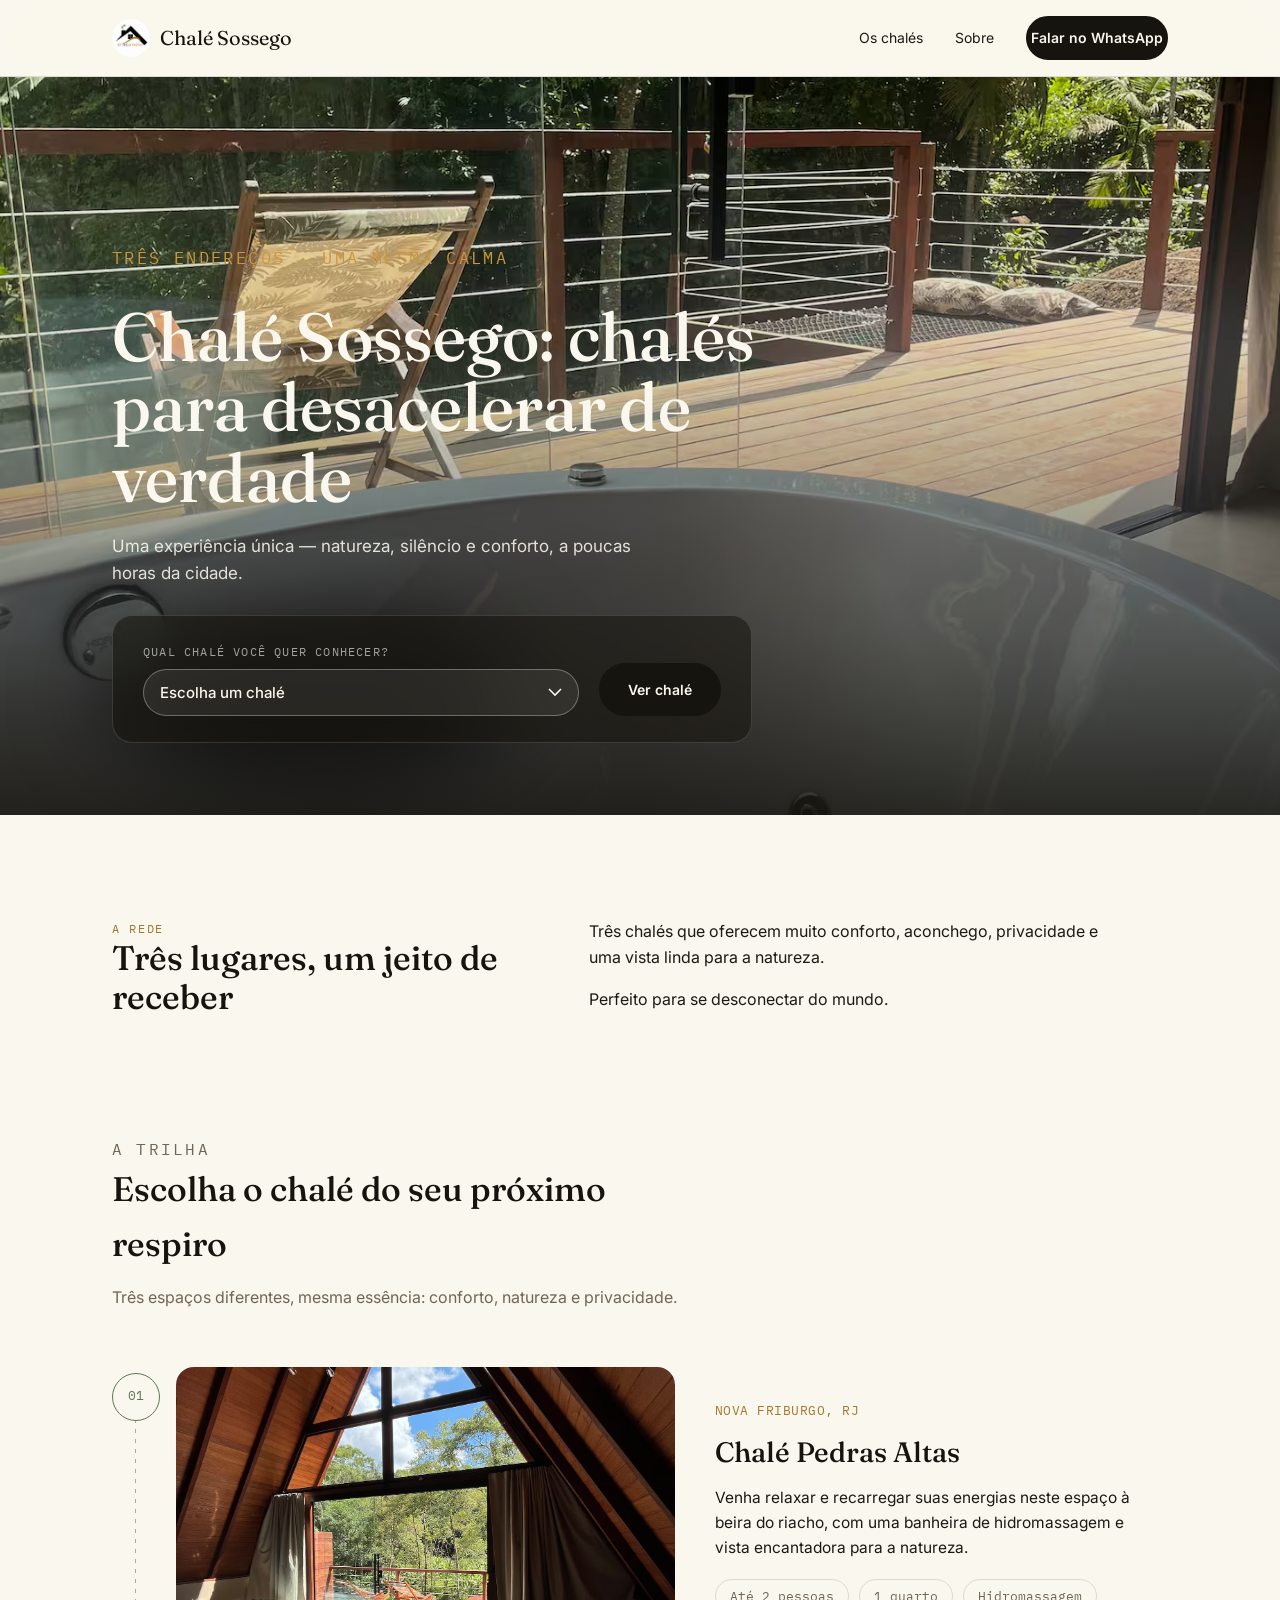
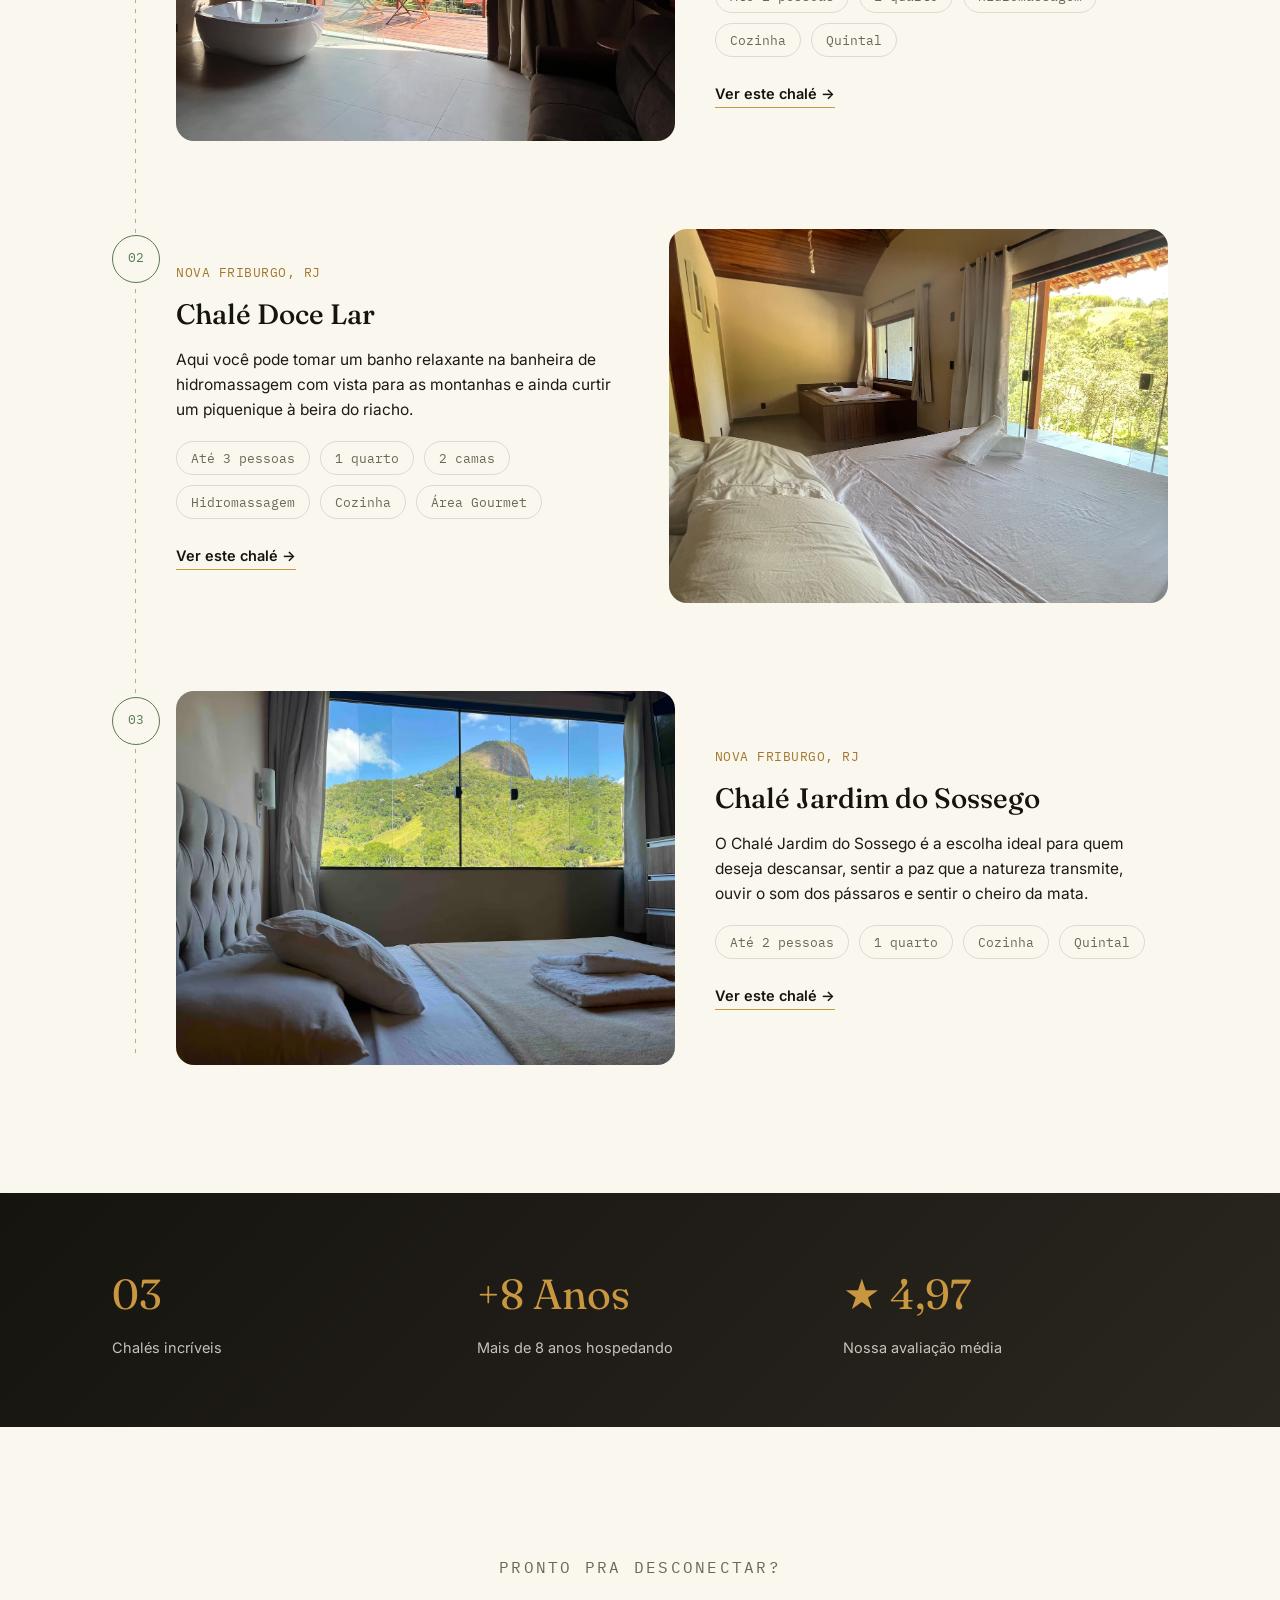
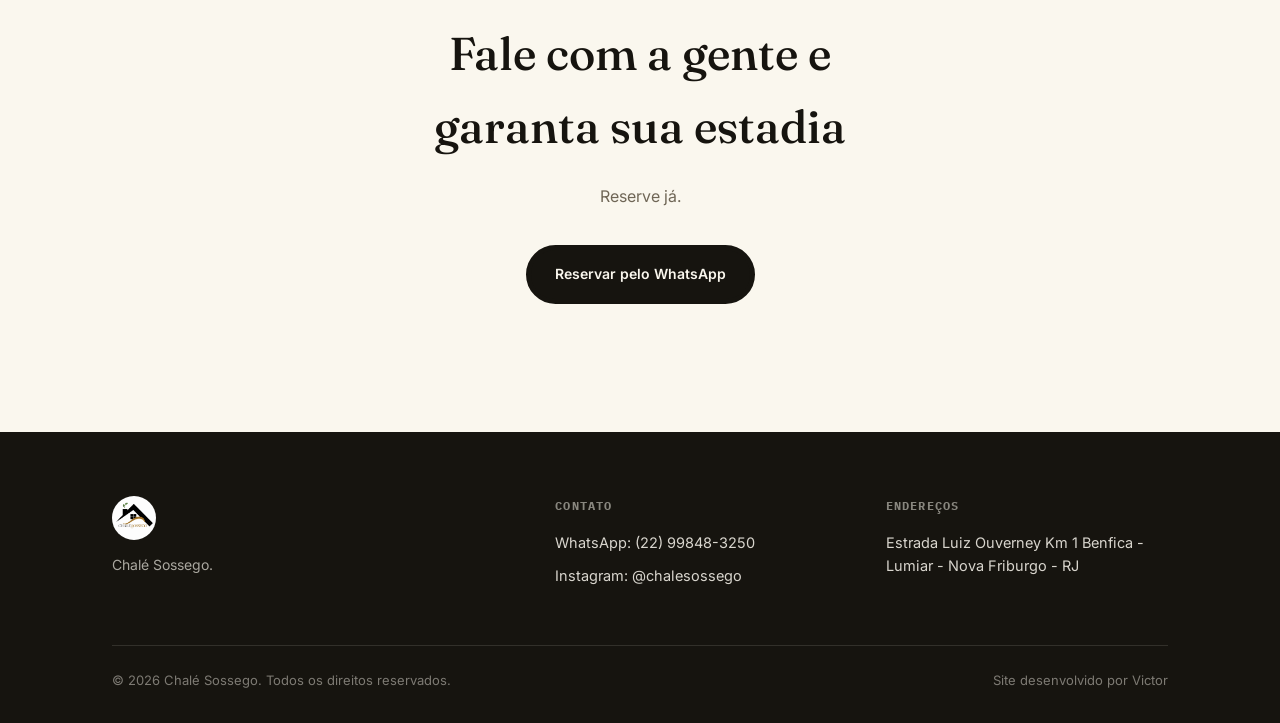
==== index.html @ 80d23e6f "Add files via upload" ====
<!DOCTYPE html>
<html lang="pt-BR">

<head>
  <meta charset="UTF-8">
  <meta name="viewport" content="width=device-width, initial-scale=1.0">
  <title>Chalé Sossego | Chalés em Nova Friburgo, RJ</title>
  <meta name="description"
    content="Três chalés aconchegantes em Nova Friburgo, RJ, com banheira de hidromassagem, natureza e privacidade. Reserve pelo WhatsApp ou Airbnb.">
  <meta name="theme-color" content="#faf7ee">
  <link rel="icon" type="image/png" href="img/logo.png">
  <meta property="og:title" content="Chalé Sossego | Chalés em Nova Friburgo, RJ">
  <meta property="og:description"
    content="Três chalés aconchegantes em Nova Friburgo, RJ, com banheira de hidromassagem, natureza e privacidade.">
  <meta property="og:image" content="img/vista_chale_1.avif">
  <meta property="og:type" content="website">
  <link rel="preconnect" href="https://fonts.googleapis.com">
  <link rel="preconnect" href="https://fonts.gstatic.com" crossorigin>
  <link
    href="https://fonts.googleapis.com/css2?family=Fraunces:ital,opsz,wght@0,9..144,400;0,9..144,500;0,9..144,600;1,9..144,500&family=Inter:wght@400;500;600&family=IBM+Plex+Mono:wght@400;500&display=swap"
    rel="stylesheet">
  <link rel="stylesheet" href="styles.css">
</head>

<body>

  <header>
    <div class="nav">
      <a href="index.html" class="brand">
        <img src="img/logo.png" alt="Logo Chalé Sossego">
        <span class="brand-name">Chalé Sossego</span>
      </a>
      <button class="nav-toggle" id="navToggle" aria-label="Abrir menu" aria-expanded="false">
        <span></span><span></span><span></span>
      </button>
      <nav class="nav-links" id="navLinks">
        <a href="#chales">Os chalés</a>
        <a href="#sobre">Sobre</a>
        <a class="btn" href="https://wa.me/5522998483250" target="_blank" rel="noopener">Falar no WhatsApp</a>
      </nav>
    </div>
  </header>

  <section class="hero">
    <div class="hero-photo">
      <img src="img/vista_chale_1.avif" alt="Vista da natureza a partir de um dos chalés Sossego, em Nova Friburgo, RJ">
    </div>
    <div class="hero-content">
      <p class="eyebrow load-in" style="--delay:.05s">Três endereços · uma mesma calma</p>
      <h1 class="load-in" style="--delay:.15s">Chalé Sossego: chalés para desacelerar de verdade</h1>
      <p class="load-in" style="--delay:.28s">Uma experiência única — natureza, silêncio e conforto, a poucas horas da
        cidade.</p>

      <div class="seletor load-in" style="--delay:.4s">
        <div class="seletor-field">
          <label for="escolha-casa">Qual chalé você quer conhecer?</label>
          <select id="escolha-casa">
            <option value="" selected disabled>Escolha um chalé</option>
            <option value="casas/casa-um.html">Chalé Pedras Altas — Nova Friburgo, RJ</option>
            <option value="casas/casa-dois.html">Chalé Doce Lar — Nova Friburgo, RJ</option>
            <option value="casas/casa-tres.html">Chalé Jardim do Sossego — Nova Friburgo, RJ</option>
          </select>
        </div>
        <button class="btn" id="ver-casa">Ver chalé</button>
      </div>
    </div>
  </section>

  <section class="intro" id="sobre">
    <div class="wrap intro-grid">
      <div class="reveal">
        <p class="eyebrow">A rede</p>
        <h2>Três lugares, um jeito de receber</h2>
      </div>
      <div class="intro-text reveal" style="--delay:.12s">
        <p>Três chalés que oferecem muito conforto, aconchego, privacidade e uma vista linda para a natureza.</p>
        <p>Perfeito para se desconectar do mundo.</p>
      </div>
    </div>
  </section>

  <section class="trilha" id="chales">
    <div class="wrap">
      <div class="trilha-head reveal">
        <p class="eyebrow">A trilha</p>
        <h2>Escolha o chalé do seu próximo respiro</h2>
        <p>Três espaços diferentes, mesma essência: conforto, natureza e privacidade.</p>
      </div>

      <div class="trilha-path">

        <article class="chale reveal">
          <div class="chale-pin">01</div>
          <div class="chale-card">
            <div class="chale-photo">
              <img src="img/Chalé Pedras Altas.avif" alt="Fachada do Chalé Pedras Altas em Nova Friburgo, RJ">
            </div>
            <div class="chale-info">
              <p class="chale-loc">Nova Friburgo, RJ</p>
              <h3>Chalé Pedras Altas</h3>
              <p class="chale-desc">Venha relaxar e recarregar suas energias neste espaço à beira do riacho, com uma
                banheira de hidromassagem e vista encantadora para a natureza.</p>
              <div class="chale-feats">
                <span>Até 2 pessoas</span>
                <span>1 quarto</span>
                <span>Hidromassagem</span>
                <span>Cozinha</span>
                <span>Quintal</span>
              </div>
              <a class="chale-cta" href="casas/casa-um.html">Ver este chalé →</a>
            </div>
          </div>
        </article>

        <article class="chale reveal">
          <div class="chale-pin">02</div>
          <div class="chale-card">
            <div class="chale-photo">
              <img src="img/Chalé Doce Lar.avif" alt="Fachada do Chalé Doce Lar em Nova Friburgo, RJ">
            </div>
            <div class="chale-info">
              <p class="chale-loc">Nova Friburgo, RJ</p>
              <h3>Chalé Doce Lar</h3>
              <p class="chale-desc">Aqui você pode tomar um banho relaxante na banheira de hidromassagem com vista para
                as montanhas e ainda curtir um piquenique à beira do riacho.</p>
              <div class="chale-feats">
                <span>Até 3 pessoas</span>
                <span>1 quarto</span>
                <span>2 camas</span>
                <span>Hidromassagem</span>
                <span>Cozinha</span>
                <span>Área Gourmet</span>
              </div>
              <a class="chale-cta" href="casas/casa-dois.html">Ver este chalé →</a>
            </div>
          </div>
        </article>

        <article class="chale reveal">
          <div class="chale-pin">03</div>
          <div class="chale-card">
            <div class="chale-photo">
              <img src="img/Chalé Jardim do Sossego.avif" alt="Fachada do Chalé Jardim do Sossego em Nova Friburgo, RJ">
            </div>
            <div class="chale-info">
              <p class="chale-loc">Nova Friburgo, RJ</p>
              <h3>Chalé Jardim do Sossego</h3>
              <p class="chale-desc">O Chalé Jardim do Sossego é a escolha ideal para quem deseja descansar, sentir a paz
                que a natureza transmite, ouvir o som dos pássaros e sentir o cheiro da mata.</p>
              <div class="chale-feats">
                <span>Até 2 pessoas</span>
                <span>1 quarto</span>
                <span>Cozinha</span>
                <span>Quintal</span>
              </div>
              <a class="chale-cta" href="casas/casa-tres.html">Ver este chalé →</a>
            </div>
          </div>
        </article>

      </div>
    </div>
  </section>

  <section class="faixa">
    <div class="wrap faixa-grid">
      <div class="faixa-item reveal-scale">
        <div class="num">03</div>
        <div class="label">Chalés incríveis</div>
      </div>
      <div class="faixa-item reveal-scale" style="--delay:.12s">
        <div class="num">+8 Anos</div>
        <div class="label">Mais de 8 anos hospedando</div>
      </div>
      <div class="faixa-item reveal-scale" style="--delay:.24s">
        <div class="num">★ 4,97</div>
        <div class="label">Nossa avaliação média</div>
      </div>
    </div>
  </section>

  <section class="cta-final">
    <div class="wrap reveal">
      <p class="eyebrow">Pronto pra desconectar?</p>
      <h2>Fale com a gente e garanta sua estadia</h2>
      <p>Reserve já.</p>
      <a class="btn" href="https://wa.me/5522998483250" target="_blank" rel="noopener">Reservar pelo WhatsApp</a>
    </div>
  </section>

  <footer>
    <div class="wrap">
      <div class="footer-grid">
        <div class="footer-brand">
          <img src="img/logo.png" alt="Logo Chalé Sossego">
          <p>Chalé Sossego.</p>
        </div>
        <div class="footer-col">
          <h4>Contato</h4>
          <a href="https://wa.me/5522998483250" target="_blank" rel="noopener">WhatsApp: (22) 99848-3250</a>
          <a href="https://www.instagram.com/chalesossego" target="_blank" rel="noopener">Instagram: @chalesossego</a>
        </div>
        <div class="footer-col">
          <h4>Endereços</h4>
          <p>Estrada Luiz Ouverney Km 1 Benfica - Lumiar - Nova Friburgo - RJ</p>
        </div>
      </div>
      <div class="footer-bottom">
        <span>© 2026 Chalé Sossego. Todos os direitos reservados.</span>
        <a href="https://victormauriciocarvalho.github.io/portfolio" target="_blank" rel="noopener">Site desenvolvido
          por Victor</a>
      </div>
    </div>
  </footer>

  <script type="application/ld+json">
  {
    "@context": "https://schema.org",
    "@type": "LodgingBusiness",
    "name": "Chalé Sossego",
    "description": "Três chalés aconchegantes em Nova Friburgo, RJ, com banheira de hidromassagem, natureza e privacidade.",
    "image": "img/vista_chale_1.avif",
    "telephone": "+5522998483250",
    "address": {
      "@type": "PostalAddress",
      "streetAddress": "Estrada Luiz Ouverney Km 1 Benfica",
      "addressLocality": "Lumiar, Nova Friburgo",
      "addressRegion": "RJ",
      "addressCountry": "BR"
    },
    "sameAs": ["https://www.instagram.com/chalesossego"]
  }
  </script>

  <script>
    document.getElementById('ver-casa').addEventListener('click', function () {
      var select = document.getElementById('escolha-casa');
      if (!select.value) {
        select.style.borderColor = '#e07a5f';
        select.focus();
        return;
      }
      window.location.href = select.value;
    });

    // Anima os elementos com a classe .reveal / .reveal-scale conforme entram na tela
    (function () {
      var alvos = document.querySelectorAll('.reveal, .reveal-scale');
      if ('IntersectionObserver' in window) {
        var obs = new IntersectionObserver(function (entradas) {
          entradas.forEach(function (entrada) {
            if (entrada.isIntersecting) {
              entrada.target.classList.add('is-visible');
              obs.unobserve(entrada.target);
            }
          });
        }, { threshold: 0.15, rootMargin: '0px 0px -40px 0px' });
        alvos.forEach(function (el) { obs.observe(el); });
      } else {
        alvos.forEach(function (el) { el.classList.add('is-visible'); });
      }
    })();

    // Dá um leve destaque (sombra) ao header quando a página é rolada
    (function () {
      var header = document.querySelector('header');
      if (!header) return;
      window.addEventListener('scroll', function () {
        header.classList.toggle('is-scrolled', window.scrollY > 12);
      }, { passive: true });
    })();

    // Menu hambúrguer (mobile)
    (function () {
      var header = document.querySelector('header');
      var toggle = document.getElementById('navToggle');
      var links = document.getElementById('navLinks');
      if (!toggle || !links) return;
      toggle.addEventListener('click', function () {
        var aberto = header.classList.toggle('nav-open');
        toggle.setAttribute('aria-expanded', aberto ? 'true' : 'false');
      });
      links.querySelectorAll('a').forEach(function (a) {
        a.addEventListener('click', function () {
          header.classList.remove('nav-open');
          toggle.setAttribute('aria-expanded', 'false');
        });
      });
    })();
  </script>

</body>

</html>
---- styles.css ----
:root{
  --ink:#16140f;            
  --ink-soft:#2a2620;       
  --stone:#6f6656;      
  --leaf:#5c7a52;      
  --leaf-soft:#e4ead9;    
  --gold:#c9973f;         
  --gold-deep:#a3782c;     
  --mist:#efe8d8;
  --paper:#faf7ee;
  --charcoal:#1c1a15;
  --line:rgba(28,26,21,0.13);
  --ease:cubic-bezier(.16,1,.3,1);
  --ease-soft:cubic-bezier(.22,.61,.36,1);
  --font-display:'Fraunces', serif;
  --font-body:'Inter', sans-serif;
  --font-mono:'IBM Plex Mono', monospace;
}
*{box-sizing:border-box; margin:0; padding:0;}
html{scroll-behavior:smooth;}
body{
  font-family:var(--font-body);
  color:var(--charcoal);
  background:var(--paper);
  line-height:1.6;
  -webkit-font-smoothing:antialiased;
  overflow-x:hidden;
}
img{max-width:100%; display:block;}
a{color:inherit; text-decoration:none;}
.wrap{max-width:1120px; margin:0 auto; padding:0 32px;}
section[id]{scroll-margin-top:88px;}
.eyebrow{
  font-family:var(--font-mono);
  font-size:12px;
  letter-spacing:0.14em;
  text-transform:uppercase;
  color:var(--gold-deep);
}
h1,h2,h3{font-family:var(--font-display); font-weight:500; color:var(--ink);}

a:focus-visible, button:focus-visible, select:focus-visible{
  outline:2px solid var(--gold-deep);
  outline-offset:3px;
  border-radius:4px;
}

@media (prefers-reduced-motion: reduce){
  *{animation-duration:0.01ms !important; animation-iteration-count:1 !important; transition-duration:0.01ms !important; scroll-behavior:auto !important;}
}

/* ---------- REVEAL AO ROLAR ---------- */
.reveal{
  opacity:0;
  transform:translateY(28px);
  transition:opacity .9s var(--ease), transform .9s var(--ease);
  transition-delay:var(--delay, 0s);
}
.reveal.is-visible{opacity:1; transform:translateY(0);}
.reveal-scale{
  opacity:0;
  transform:scale(.96);
  transition:opacity .8s var(--ease), transform .8s var(--ease);
  transition-delay:var(--delay, 0s);
}
.reveal-scale.is-visible{opacity:1; transform:scale(1);}

/* ---------- ENTRADA AUTOMÁTICA (hero, sem depender do scroll) ---------- */
.load-in{
  opacity:0;
  animation:fade-up-in .9s var(--ease) forwards;
  animation-delay:var(--delay, 0s);
}
@keyframes fade-up-in{
  from{opacity:0; transform:translateY(22px);}
  to{opacity:1; transform:translateY(0);}
}

/* ---------- HEADER ---------- */
header{
  position:sticky; top:0; z-index:50;
  background:rgba(250,247,238,0.86);
  backdrop-filter:blur(10px) saturate(1.4);
  border-bottom:1px solid var(--line);
  transition:box-shadow .4s var(--ease), background .4s var(--ease);
}
header.is-scrolled{
  box-shadow:0 8px 24px rgba(22,20,15,0.06);
  background:rgba(250,247,238,0.95);
}
.nav{
  display:flex; align-items:center; justify-content:space-between;
  padding:16px 32px;
  max-width:1120px; margin:0 auto;
  position:relative;
}
.brand{display:flex; align-items:center; gap:10px; min-width:0; flex-shrink:1;}
.brand img{height:38px; width:38px; border-radius:50%; object-fit:cover; transition:transform .5s var(--ease); flex-shrink:0;}
.brand:hover img{transform:rotate(-8deg) scale(1.06);}
.brand-name{font-family:var(--font-display); font-size:20px; color:var(--ink); white-space:nowrap; overflow:hidden; text-overflow:ellipsis;}
.nav-links{display:flex; align-items:center; gap:32px; font-size:14px;}
.nav-links a{position:relative; padding:6px 0;}
.nav-links a:not(.btn)::after{
  content:"";
  position:absolute; left:0; right:100%; bottom:0;
  height:1px; background:var(--gold);
  transition:right .35s var(--ease);
}
.nav-links a:not(.btn):hover::after{right:0;}

/* botão hambúrguer — só aparece no mobile */
.nav-toggle{
  display:none;
  flex-direction:column; justify-content:center; gap:5px;
  width:40px; height:40px; flex-shrink:0;
  background:transparent; border:1px solid var(--line); border-radius:10px;
  cursor:pointer; padding:0;
}
.nav-toggle span{
  display:block; width:18px; height:1.5px; margin:0 auto;
  background:var(--ink); transition:transform .35s var(--ease), opacity .35s var(--ease);
}
header.nav-open .nav-toggle span:nth-child(1){transform:translateY(6.5px) rotate(45deg);}
header.nav-open .nav-toggle span:nth-child(2){opacity:0;}
header.nav-open .nav-toggle span:nth-child(3){transform:translateY(-6.5px) rotate(-45deg);}
.btn{
  display:inline-block;
  font-family:var(--font-body); font-weight:600; font-size:14px;
  padding:13px 24px; border-radius:999px;
  background:var(--ink); color:var(--paper);
  border:5px solid var(--ink);
  transition:background .35s var(--ease), border-color .35s var(--ease), transform .35s var(--ease), box-shadow .35s var(--ease);
  cursor:pointer;
}
.btn:hover{
  background:var(--gold-deep); border-color:var(--gold-deep);
  transform:translateY(-2px);
  box-shadow:0 10px 24px rgba(163,120,44,0.28);
}
.btn:active{transform:translateY(0); box-shadow:none;}
.btn-outline{
  background:transparent; color:var(--ink);
  border:1px solid var(--ink);
}
.btn-outline:hover{background:var(--ink); color:var(--paper); box-shadow:0 10px 24px rgba(22,20,15,0.22);}
.btn-hero-outline{
  background:rgba(250,247,238,0.08); color:var(--paper);
  border:1px solid rgba(250,247,238,0.55);
  backdrop-filter:blur(4px);
}
.btn-hero-outline:hover{background:rgba(250,247,238,0.16); border-color:var(--paper); color:var(--paper); transform:translateY(-2px);}
.btn-airbnb{background:#FF385C; border-color:#FF385C; color:#fff;}
.btn-airbnb:hover{background:#d92e4e; border-color:#d92e4e; box-shadow:0 10px 24px rgba(217,46,78,0.28);}
.btn-whatsapp{background:#25D366; border-color:#25D366; color:#0b3d1f;}
.btn-whatsapp:hover{background:#1fb757; border-color:#1fb757; box-shadow:0 10px 24px rgba(31,183,87,0.28);}

/* ---------- HERO ---------- */
.hero{
  position:relative;
  min-height:82vh;
  display:flex; align-items:flex-end;
  color:var(--paper);
  overflow:hidden;
}
.hero-photo{
  position:absolute; inset:0;
  background-size:cover; background-position:center;
  overflow:hidden;
}
.hero-photo::after{
  content:"";
  position:absolute; inset:0;
  z-index:0;
  background:linear-gradient(180deg,
    rgba(22,20,15,0.05) 0%,
    rgba(22,20,15,0.12) 35%,
    rgba(22,20,15,0.55) 75%,
    rgba(22,20,15,0.88) 100%);
  pointer-events:none;
}
.hero-photo img{
  width:100%; height:100%; object-fit:cover; position:absolute; inset:0; z-index:-1;
}
.hero-content{
    position: relative;
    padding: 0 32px 72px;
    max-width: 1120px;
    margin: 0 auto;
    width: 100%;
    z-index: 1;}

.hero-content::before {
    content: "";
    position: absolute;
    z-index: -1;

    width: 420px;
    height: 180px;

    left: 20px;
    bottom: 30px;

    background: rgba(0, 0, 0, 0.6);
    filter: blur(45px);
    border-radius: 100%;
}

.hero-content .eyebrow{color:var(--gold);}
.hero-content h1{color:var(--paper);}

.hero h1{
  font-size:clamp(36px, 5.5vw, 68px);
  line-height:1.04;
  margin:16px 0 20px;
  max-width:16ch;
}
.hero p{font-size:17px; max-width:48ch; color:rgba(250,247,238,0.88); margin-bottom:28px;}
.hero-actions{display:flex; gap:16px; flex-wrap:wrap;}

/* ---------- SELETOR DE CASA ---------- */
.seletor{
  background:rgba(22,20,15,0.55);
  backdrop-filter:blur(14px) saturate(1.3);
  border:1px solid rgba(250,247,238,0.14);
  border-radius:20px;
  padding:26px 30px;
  display:flex; align-items:center; gap:20px; flex-wrap:wrap;
  max-width:640px;
  transition:border-color .4s var(--ease), box-shadow .4s var(--ease);
}
.seletor:hover{border-color:rgba(201,151,63,0.5); box-shadow:0 20px 50px rgba(0,0,0,0.28);}
.seletor label{
  font-family:var(--font-mono); font-size:12px; text-transform:uppercase;
  letter-spacing:0.1em; color:rgba(250,247,238,0.62); display:block; margin-bottom:8px;
}
.seletor-field{
  flex:1; 
  min-width:220px;
}

.seletor select{
  width:100%;
  appearance:none;
  background:rgba(250,247,238,0.08);
  border:1px solid rgba(250,247,238,0.32);
  color:var(--paper);
  font-family:var(--font-body); font-size:15px; font-weight:500;
  padding:13px 40px 13px 16px;
  border-radius:999px;
  background-image:url("data:image/svg+xml,%3Csvg xmlns='http://www.w3.org/2000/svg' width='14' height='9' viewBox='0 0 14 9'%3E%3Cpath d='M1 1l6 6 6-6' stroke='%23faf7ee' stroke-width='1.6' fill='none' fill-rule='evenodd'/%3E%3C/svg%3E");
  background-repeat:no-repeat;
  background-position:right 16px center;
  cursor:pointer;
  transition:border-color .3s var(--ease), background-color .3s var(--ease);
}
.seletor select:hover{border-color:rgba(250,247,238,0.55);}
.seletor select:focus{outline:none; border-color:var(--gold);}
.seletor select option{color:var(--charcoal);}
.seletor .btn{white-space:nowrap; align-self:flex-end;}

/* ---------- INTRO ---------- */
.intro{padding:104px 0 48px;}
.intro-grid{display:grid; grid-template-columns:1fr 1.4fr; gap:64px; align-items:start;}
.intro h2{font-size:34px; line-height:1.15;}
.intro-text{font-size:16px; color:var(--charcoal); max-width:52ch;}
.intro-text p+p{margin-top:16px;}

/* ---------- TRILHA / CHALÉS ---------- */
.trilha{padding:72px 0 128px; position:relative;}
.trilha-head{margin-bottom:56px; max-width:60ch;}
.trilha-head h2{font-size:34px; margin-bottom:14px;}
.trilha-head p{color:var(--stone); font-size:16px;}

.trilha-path{position:relative;}
.trilha-path::before{
  content:"";
  position:absolute;
  left:23px; top:12px; bottom:12px;
  width:1px;
  background-image:linear-gradient(var(--leaf) 40%, transparent 0%);
  background-size:1px 10px;
  background-repeat:repeat-y;
  opacity:.55;
}
.chale{position:relative; padding-left:64px; margin-bottom:88px;}
.chale:last-child{margin-bottom:0;}
.chale-pin{
  position:absolute; left:0; top:6px;
  width:48px; height:48px; border-radius:50%;
  background:var(--paper); border:1px solid var(--leaf);
  display:flex; align-items:center; justify-content:center;
  font-family:var(--font-mono); font-size:13px; color:var(--leaf);
  transition:transform .4s var(--ease), background .4s var(--ease), color .4s var(--ease);
}
.chale:hover .chale-pin{
  transform:scale(1.12);
  background:var(--leaf);
  color:var(--paper);
}
.chale-card{display:grid; grid-template-columns:1.1fr 1fr; gap:40px; align-items:center;}
.chale:nth-child(even) .chale-card{grid-template-columns:1fr 1.1fr;}
.chale:nth-child(even) .chale-photo{order:2;}
.chale-photo{aspect-ratio:4/3; overflow:hidden; border-radius:18px; background:var(--mist);}
.chale-photo img{width:100%; height:100%; object-fit:cover; transition:transform .7s var(--ease);}
.chale:hover .chale-photo img{transform:scale(1.06);}
.chale-loc{
  font-family:var(--font-mono); font-size:12.5px; letter-spacing:0.04em;
  color:var(--gold-deep); margin-bottom:10px; text-transform:uppercase;
}
.chale h3{font-size:28px; margin-bottom:12px;}
.chale-desc{color:var(--charcoal); font-size:15.5px; max-width:44ch; margin-bottom:18px;}
.chale-feats{display:flex; flex-wrap:wrap; gap:10px; margin-bottom:24px;}
.chale-feats span{
  font-size:12.5px; font-family:var(--font-mono);
  border:1px solid var(--line); padding:6px 14px; border-radius:999px;
  color:var(--stone);
  transition:border-color .3s var(--ease), color .3s var(--ease);
}
.chale:hover .chale-feats span{border-color:rgba(201,151,63,0.45); color:var(--gold-deep);}
.chale-cta{
  display:inline-flex; align-items:center; gap:8px;
  font-weight:600; font-size:14.5px; color:var(--ink);
  border-bottom:1px solid var(--gold); padding-bottom:2px;
  transition:gap .3s var(--ease), color .3s var(--ease);
}
.chale-cta:hover{gap:14px; color:var(--gold-deep);}
.chale-actions{display:flex; gap:12px; flex-wrap:wrap;}

/* ---------- PÁGINA DE CASA INDIVIDUAL ---------- */
.casa-hero{
  position:relative; min-height:64vh; display:flex; align-items:flex-end; color:var(--paper);
  overflow:hidden;
}

.casa-galeria{
  padding:72px 0;
}

/* ---------- CARROSSEL DE FOTOS (retrato) ---------- */
.carrossel{position:relative;}
.carrossel-trilho{
  display:flex;
  gap:16px;
  overflow-x:auto;
  scroll-snap-type:x mandatory;
  scroll-behavior:smooth;
  padding:4px 4px 22px;
  -webkit-overflow-scrolling:touch;
  scrollbar-width:none;
}
.carrossel-trilho::-webkit-scrollbar{display:none;}
.carrossel-item{
  flex:0 0 calc(50% - 8px);
  aspect-ratio:3/4;
  scroll-snap-align:start;
  border-radius:20px;
  overflow:hidden;
  background:var(--mist);
}
.carrossel-item img{
  display:block;
  width:100%;
  height:100%;
  object-fit:cover;
  cursor:zoom-in;
  transition:transform .7s var(--ease), filter .5s var(--ease);
}
.carrossel-item:hover img{transform:scale(1.05); filter:saturate(1.08);}

/* ---------- LIGHTBOX (foto em tela cheia) ---------- */
.lightbox{
  position:fixed; inset:0; z-index:100;
  display:flex; align-items:center; justify-content:center;
  background:rgba(22,20,15,0.92);
  opacity:0; visibility:hidden;
  transition:opacity .35s var(--ease), visibility 0s linear .35s;
  padding:40px;
}
.lightbox.is-aberto{opacity:1; visibility:visible; transition:opacity .35s var(--ease);}
.lightbox-img-wrap{position:relative; max-width:min(90vw, 640px); max-height:88vh;}
.lightbox-img-wrap img{
  display:block; max-width:100%; max-height:88vh; width:auto; height:auto;
  border-radius:16px; box-shadow:0 30px 80px rgba(0,0,0,0.5); object-fit:contain;
}
.lightbox-fechar{
  position:absolute; top:-18px; right:-18px;
  width:40px; height:40px; border-radius:50%;
  background:var(--paper); border:none;
  display:flex; align-items:center; justify-content:center;
  font-size:18px; color:var(--ink); cursor:pointer;
  box-shadow:0 8px 20px rgba(0,0,0,0.3);
  transition:transform .3s var(--ease), background .3s var(--ease);
}
.lightbox-fechar:hover{transform:scale(1.08); background:var(--gold);}
.lightbox-seta{
  position:fixed; top:50%; transform:translateY(-50%);
  width:48px; height:48px; border-radius:50%;
  background:rgba(250,247,238,0.15);
  border:1px solid rgba(250,247,238,0.4);
  color:var(--paper); font-size:22px; line-height:1;
  display:flex; align-items:center; justify-content:center;
  cursor:pointer; backdrop-filter:blur(6px);
  transition:background .3s var(--ease), transform .3s var(--ease);
}
.lightbox-seta:hover{background:rgba(250,247,238,0.3);}
.lightbox-anterior{left:24px;}
.lightbox-proxima{right:24px;}
.lightbox-contador{
  position:fixed; bottom:24px; left:50%; transform:translateX(-50%);
  font-family:var(--font-mono); font-size:12.5px; letter-spacing:0.08em;
  color:rgba(250,247,238,0.75);
}

.carrossel-seta{
  position:absolute; top:calc(50% - 11px); transform:translateY(-50%);
  width:44px; height:44px; border-radius:50%;
  background:rgba(250,247,238,0.94);
  border:1px solid var(--line);
  display:flex; align-items:center; justify-content:center;
  font-size:20px; line-height:1; color:var(--ink);
  cursor:pointer; z-index:2;
  box-shadow:0 8px 20px rgba(22,20,15,0.14);
  transition:background .3s var(--ease), color .3s var(--ease), transform .3s var(--ease), box-shadow .3s var(--ease);
}
.carrossel-seta:hover{background:var(--ink); color:var(--paper); box-shadow:0 12px 26px rgba(22,20,15,0.22);}
.carrossel-anterior{left:-10px;}
.carrossel-proxima{right:-10px;}

.carrossel-dots{display:flex; justify-content:center; gap:8px; margin-top:2px;}
.carrossel-dots button{
  width:7px; height:7px; border-radius:50%;
  background:var(--line); border:none; padding:0; cursor:pointer;
  transition:background .3s var(--ease), width .3s var(--ease);
}
.carrossel-dots button.is-active{background:var(--gold-deep); width:20px; border-radius:4px;}

.casa-detalhes{padding:24px 0 96px;}
.casa-detalhes-grid{display:grid; grid-template-columns:1.4fr 1fr; gap:64px; align-items:start;}
.casa-desc p+p{margin-top:16px;}
.casa-feats{display:flex; flex-wrap:wrap; gap:10px; margin:24px 0;}
.casa-feats span{
  font-size:12.5px; font-family:var(--font-mono);
  border:1px solid var(--line); padding:6px 14px; border-radius:999px;
  color:var(--stone);
}
.reserva-card{
  background:var(--mist); border-radius:20px; padding:32px; position:sticky; top:100px;
  border:1px solid transparent;
  transition:border-color .4s var(--ease), box-shadow .4s var(--ease), transform .4s var(--ease);
}
.reserva-card:hover{border-color:rgba(201,151,63,0.35); box-shadow:0 24px 48px rgba(22,20,15,0.10); transform:translateY(-3px);}
.reserva-card h3{font-size:20px; margin-bottom:6px;}
.reserva-card .chale-loc{margin-top:0;}
.reserva-card p.desc-curta{font-size:14.5px; color:var(--stone); margin:12px 0 22px;}
.reserva-actions{display:flex; flex-direction:column; gap:12px;}
.reserva-actions .btn{width:100%; text-align:center;}
.outras-casas{padding:0 0 96px;}
.outras-casas h4{
  font-family:var(--font-mono); font-size:12px; text-transform:uppercase;
  letter-spacing:0.1em; color:var(--stone); margin-bottom:20px;
}
.outras-grid{display:grid; grid-template-columns:repeat(2,1fr); gap:24px;}
.outra-casa{
  display:flex; gap:16px; align-items:center; border:1px solid var(--line); border-radius:16px; padding:14px;
  transition:border-color .35s var(--ease), transform .35s var(--ease), box-shadow .35s var(--ease);
}
.outra-casa > div{min-width:0;}
.outra-casa:hover{border-color:rgba(201,151,63,0.5); transform:translateY(-4px); box-shadow:0 16px 32px rgba(22,20,15,0.08);}
.outra-casa img{width:88px; height:88px; object-fit:cover; border-radius:12px; flex-shrink:0; transition:transform .5s var(--ease);}
.outra-casa:hover img{transform:scale(1.06);}
.outra-casa .oc-loc{font-family:var(--font-mono); font-size:11px; color:var(--gold-deep); text-transform:uppercase; margin-bottom:4px;}
.outra-casa h5{font-family:var(--font-display); font-size:17px; font-weight:500; color:var(--ink);}

/* ---------- FAIXA ---------- */
.faixa{background:linear-gradient(135deg, var(--ink) 0%, var(--ink-soft) 100%); color:var(--paper); padding:68px 0;}
.faixa-grid{display:grid; grid-template-columns:repeat(3,1fr); gap:40px;}
.faixa-item .num{font-family:var(--font-display); font-size:42px; color:var(--gold); margin-bottom:8px;}
.faixa-item .label{font-size:14.5px; color:rgba(250,247,238,0.76);}

/* ---------- CTA FINAL ---------- */
.cta-final{padding:128px 0; text-align:center; position:relative;}
.cta-final h2{font-size:clamp(30px,4vw,46px); max-width:18ch; margin:0 auto 20px;}
.cta-final p{color:var(--stone); max-width:48ch; margin:0 auto 36px; font-size:16px;}

/* ---------- FOOTER ---------- */
footer{background:var(--ink); color:var(--paper); padding:64px 0 32px;}
.footer-grid{display:grid; grid-template-columns:1.4fr 1fr 1fr; gap:48px; padding-bottom:48px; border-bottom:1px solid rgba(250,247,238,0.12);}
.footer-brand img{height:44px; width:44px; border-radius:50%; margin-bottom:14px;}
.footer-brand p{font-size:14px; color:rgba(250,247,238,0.65); max-width:32ch;}
.footer-col h4{font-family:var(--font-mono); font-size:12px; text-transform:uppercase; letter-spacing:0.1em; color:rgba(250,247,238,0.5); margin-bottom:16px;}
.footer-col a, .footer-col p{display:block; font-size:14.5px; color:rgba(250,247,238,0.85); margin-bottom:10px; transition:color .3s var(--ease), transform .3s var(--ease);}
.footer-col a:hover{color:var(--gold); transform:translateX(3px);}
.footer-bottom{padding-top:24px; display:flex; justify-content:space-between; flex-wrap:wrap; gap:12px; font-size:13px; color:rgba(250,247,238,0.45);}

/* ---------- RESPONSIVO ---------- */
@media (max-width:860px){
  .nav-toggle{display:flex;}
  .nav-links{
    display:flex; flex-direction:column; align-items:stretch; gap:4px;
    position:absolute; top:100%; left:0; right:0;
    background:var(--paper);
    border-bottom:1px solid var(--line);
    box-shadow:0 16px 32px rgba(22,20,15,0.08);
    padding:8px 32px 20px;
    max-height:0; overflow:hidden; opacity:0;
    pointer-events:none;
    transition:max-height .45s var(--ease), opacity .3s var(--ease);
  }
  header.nav-open .nav-links{max-height:340px; opacity:1; pointer-events:auto;}
  .nav-links a:not(.btn){display:block; padding:12px 2px; border-bottom:1px solid var(--line);}
  .nav-links a:not(.btn)::after{display:none;}
  .nav-links .btn{width:100%; text-align:center; margin-top:10px;}

  .intro-grid{grid-template-columns:1fr; gap:24px;}
  .chale-card, .chale:nth-child(even) .chale-card{grid-template-columns:1fr;}
  .chale:nth-child(even) .chale-photo{order:0;}
  .faixa-grid{grid-template-columns:1fr; gap:28px; text-align:center;}
  .footer-grid{grid-template-columns:1fr; gap:32px;}
  .hero-content{padding-bottom:48px;}
  .trilha-path::before{left:19px;}
  .chale{padding-left:52px;}
  .seletor{flex-direction:column; align-items:stretch;}
  .seletor .btn{align-self:stretch; text-align:center;}
  .carrossel-item{flex:0 0 80%;}
  .carrossel-seta{display:none;}
  .lightbox-seta{width:38px; height:38px; font-size:17px;}
  .lightbox-anterior{left:8px;}
  .lightbox-proxima{right:8px;}
  .lightbox{padding:20px;}
  .casa-detalhes-grid{grid-template-columns:1fr;}
  .reserva-card{position:static;}
  .outras-grid{grid-template-columns:1fr;}
}

@media (max-width:480px){
  .wrap{padding:0 20px;}
  .nav{padding:14px 20px;}
  .nav-links{padding:8px 20px 20px;}
  .brand-name{font-size:17px; max-width:150px;}
  .hero{min-height:88vh;}
  .hero-content{padding:0 20px 40px;}
  .intro{padding:72px 0 36px;}
  .trilha{padding:56px 0 88px;}
  .chale{padding-left:44px; margin-bottom:64px;}
  .chale-pin{width:40px; height:40px; font-size:12px;}
  .trilha-path::before{left:15px;}
  .chale h3{font-size:24px;}
  .cta-final{padding:88px 0;}
  .outra-casa{gap:12px; padding:12px;}
  .outra-casa img{width:64px; height:64px;}
  .outra-casa h5{font-size:15.5px;}
}

.seletor select option {
  background-color: var(--charcoal);
  color: var(--paper);
  padding: 12px 16px;
  font-family: var(--font-body);
  font-size: 14.5px;
}

.seletor select option:disabled {
  color: var(--stone);
  background-color: var(--ink);
}

.seletor select option:hover,
.seletor select option:focus,
.seletor select option:active,
.seletor select option:checked {
  background-color: var(--gold-deep) !important;
  color: var(--paper) !important;
}
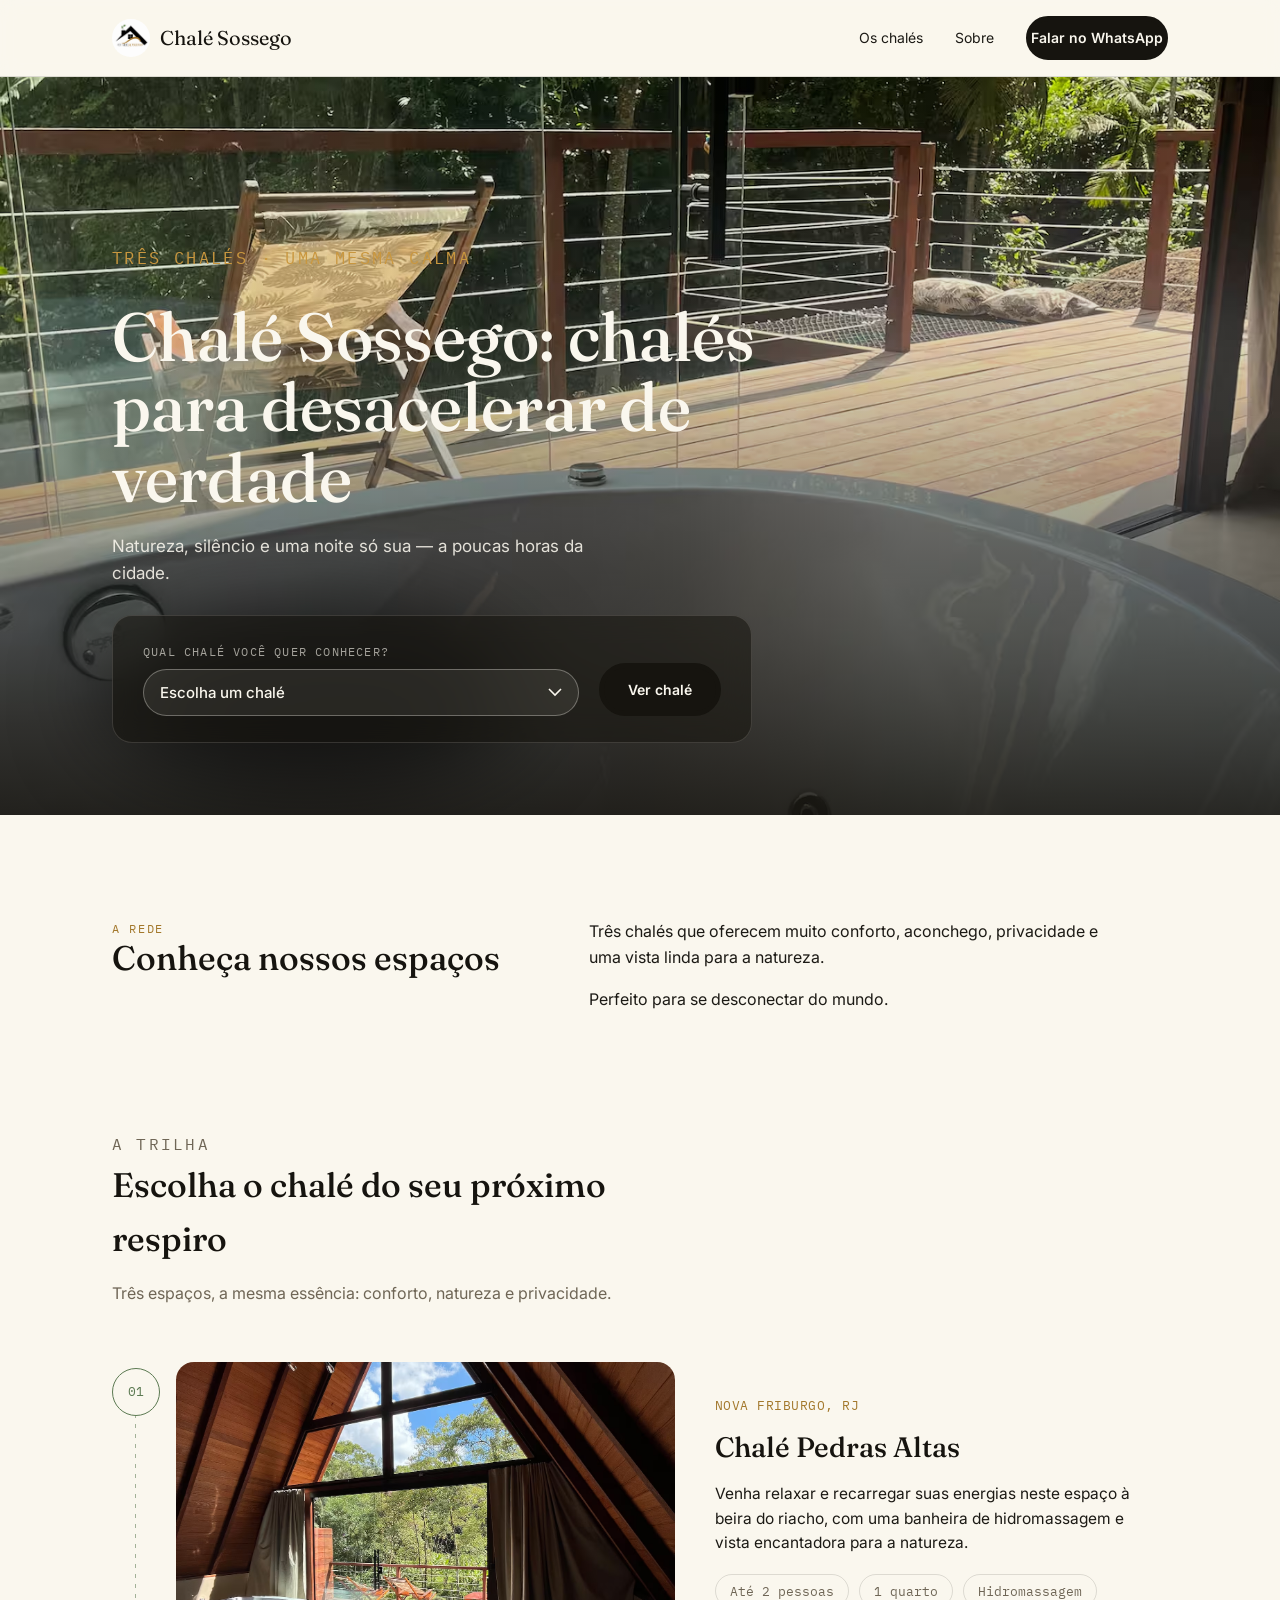
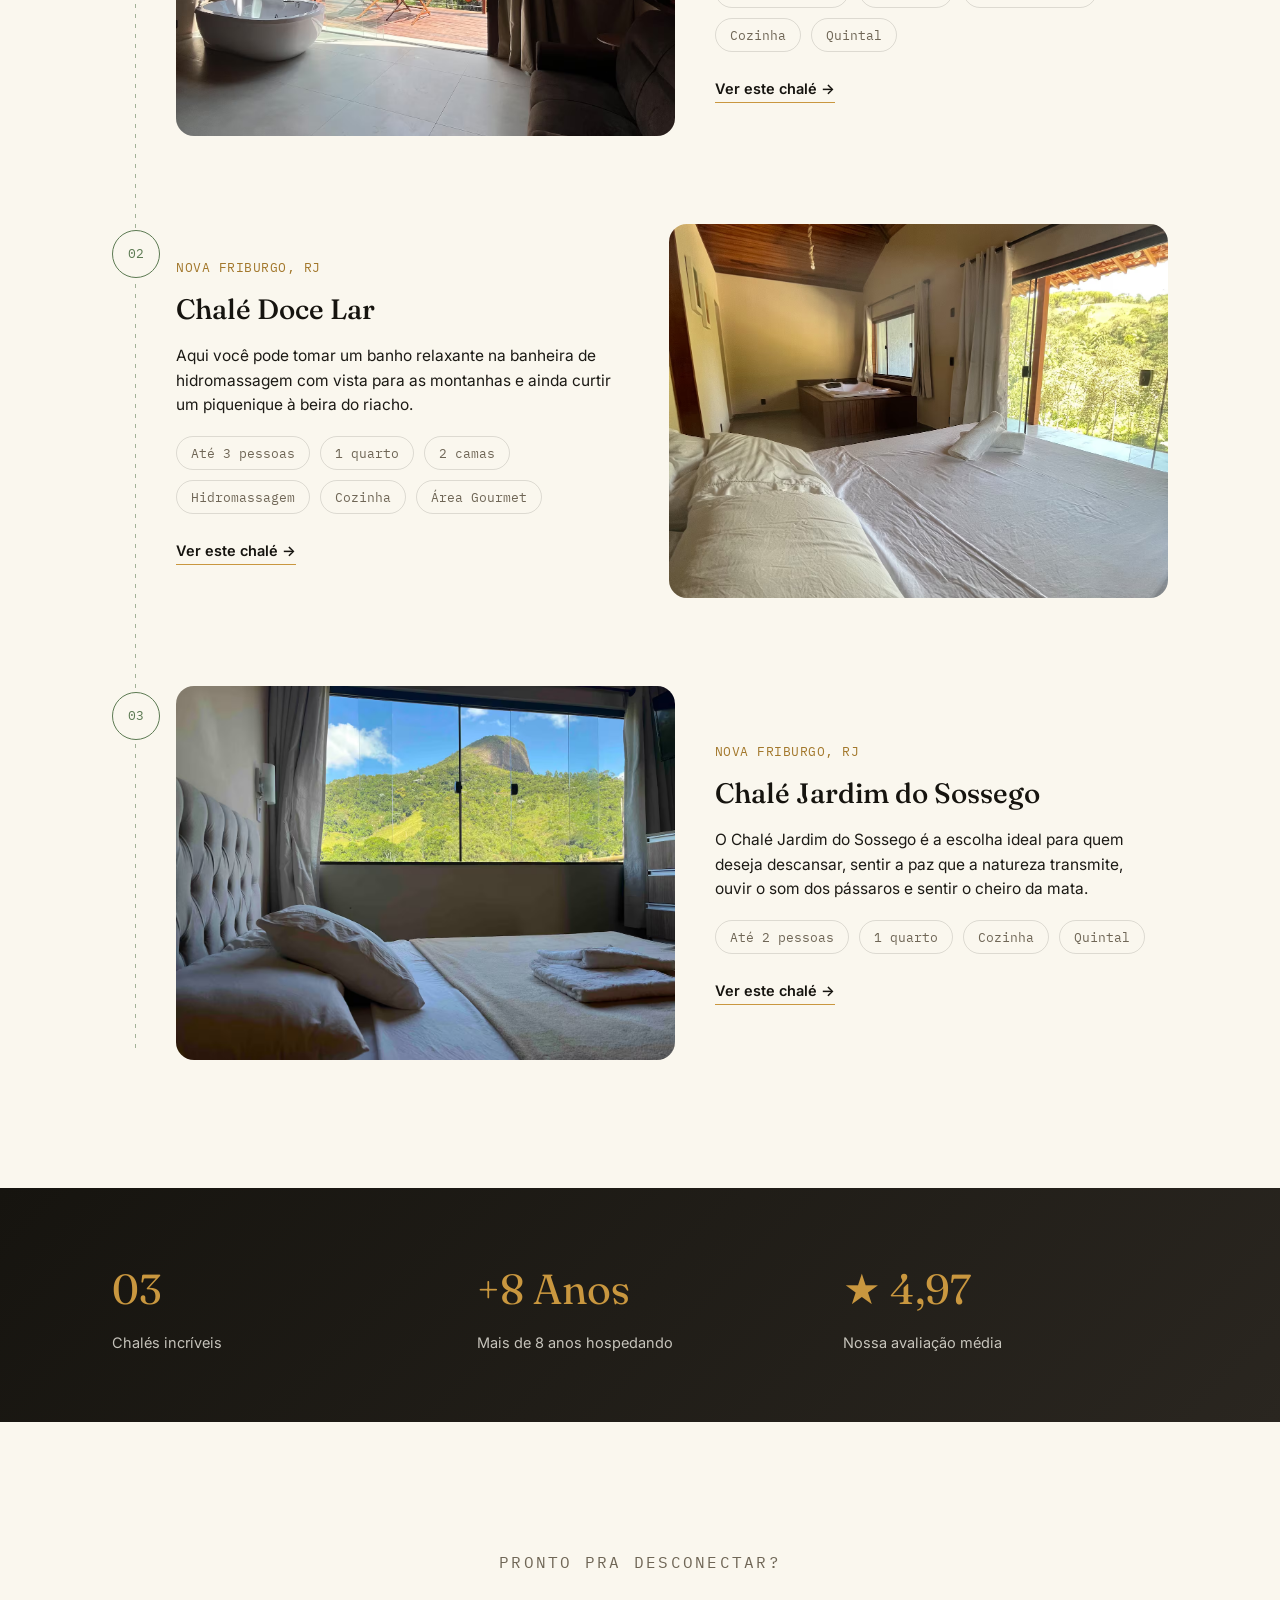
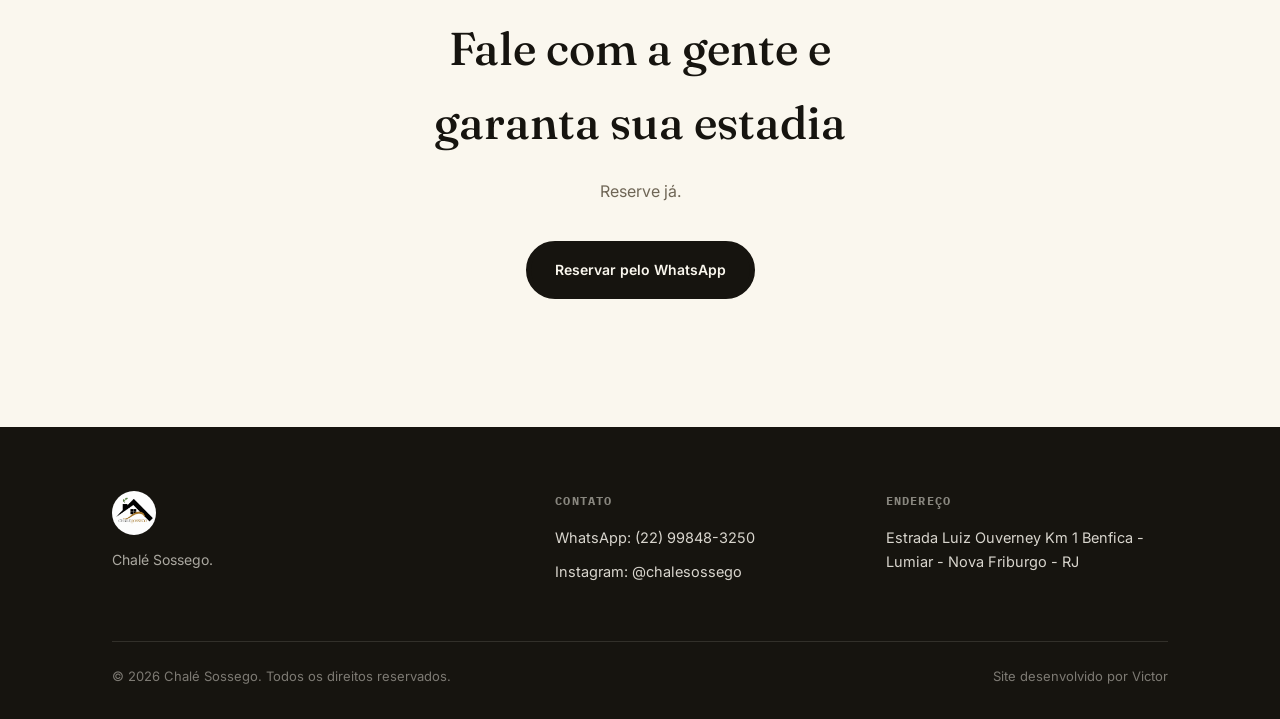
==== commit 5bb1a388: "index.html" ====
--- a/index.html
+++ b/index.html
@@ -46,9 +46,9 @@
       <img src="img/vista_chale_1.avif" alt="Vista da natureza a partir de um dos chalés Sossego, em Nova Friburgo, RJ">
     </div>
     <div class="hero-content">
-      <p class="eyebrow load-in" style="--delay:.05s">Três endereços · uma mesma calma</p>
+      <p class="eyebrow load-in" style="--delay:.05s">Três chalés · uma mesma calma</p>
       <h1 class="load-in" style="--delay:.15s">Chalé Sossego: chalés para desacelerar de verdade</h1>
-      <p class="load-in" style="--delay:.28s">Uma experiência única — natureza, silêncio e conforto, a poucas horas da
+      <p class="load-in" style="--delay:.28s">Natureza, silêncio e uma noite só sua — a poucas horas da
         cidade.</p>
 
       <div class="seletor load-in" style="--delay:.4s">
@@ -56,9 +56,9 @@
           <label for="escolha-casa">Qual chalé você quer conhecer?</label>
           <select id="escolha-casa">
             <option value="" selected disabled>Escolha um chalé</option>
-            <option value="casas/casa-um.html">Chalé Pedras Altas — Nova Friburgo, RJ</option>
-            <option value="casas/casa-dois.html">Chalé Doce Lar — Nova Friburgo, RJ</option>
-            <option value="casas/casa-tres.html">Chalé Jardim do Sossego — Nova Friburgo, RJ</option>
+            <option value="casas/casa-um.html">Chalé Pedras Altas</option>
+            <option value="casas/casa-dois.html">Chalé Doce Lar</option>
+            <option value="casas/casa-tres.html">Chalé Jardim do Sossego</option>
           </select>
         </div>
         <button class="btn" id="ver-casa">Ver chalé</button>
@@ -70,7 +70,7 @@
     <div class="wrap intro-grid">
       <div class="reveal">
         <p class="eyebrow">A rede</p>
-        <h2>Três lugares, um jeito de receber</h2>
+        <h2>Conheça nossos espaços</h2>
       </div>
       <div class="intro-text reveal" style="--delay:.12s">
         <p>Três chalés que oferecem muito conforto, aconchego, privacidade e uma vista linda para a natureza.</p>
@@ -84,7 +84,7 @@
       <div class="trilha-head reveal">
         <p class="eyebrow">A trilha</p>
         <h2>Escolha o chalé do seu próximo respiro</h2>
-        <p>Três espaços diferentes, mesma essência: conforto, natureza e privacidade.</p>
+        <p>Três espaços, a mesma essência: conforto, natureza e privacidade.</p>
       </div>
 
       <div class="trilha-path">
@@ -201,7 +201,7 @@
           <a href="https://www.instagram.com/chalesossego" target="_blank" rel="noopener">Instagram: @chalesossego</a>
         </div>
         <div class="footer-col">
-          <h4>Endereços</h4>
+          <h4>Endereço</h4>
           <p>Estrada Luiz Ouverney Km 1 Benfica - Lumiar - Nova Friburgo - RJ</p>
         </div>
       </div>
@@ -291,4 +291,4 @@
 
 </body>
 
-</html>+</html>
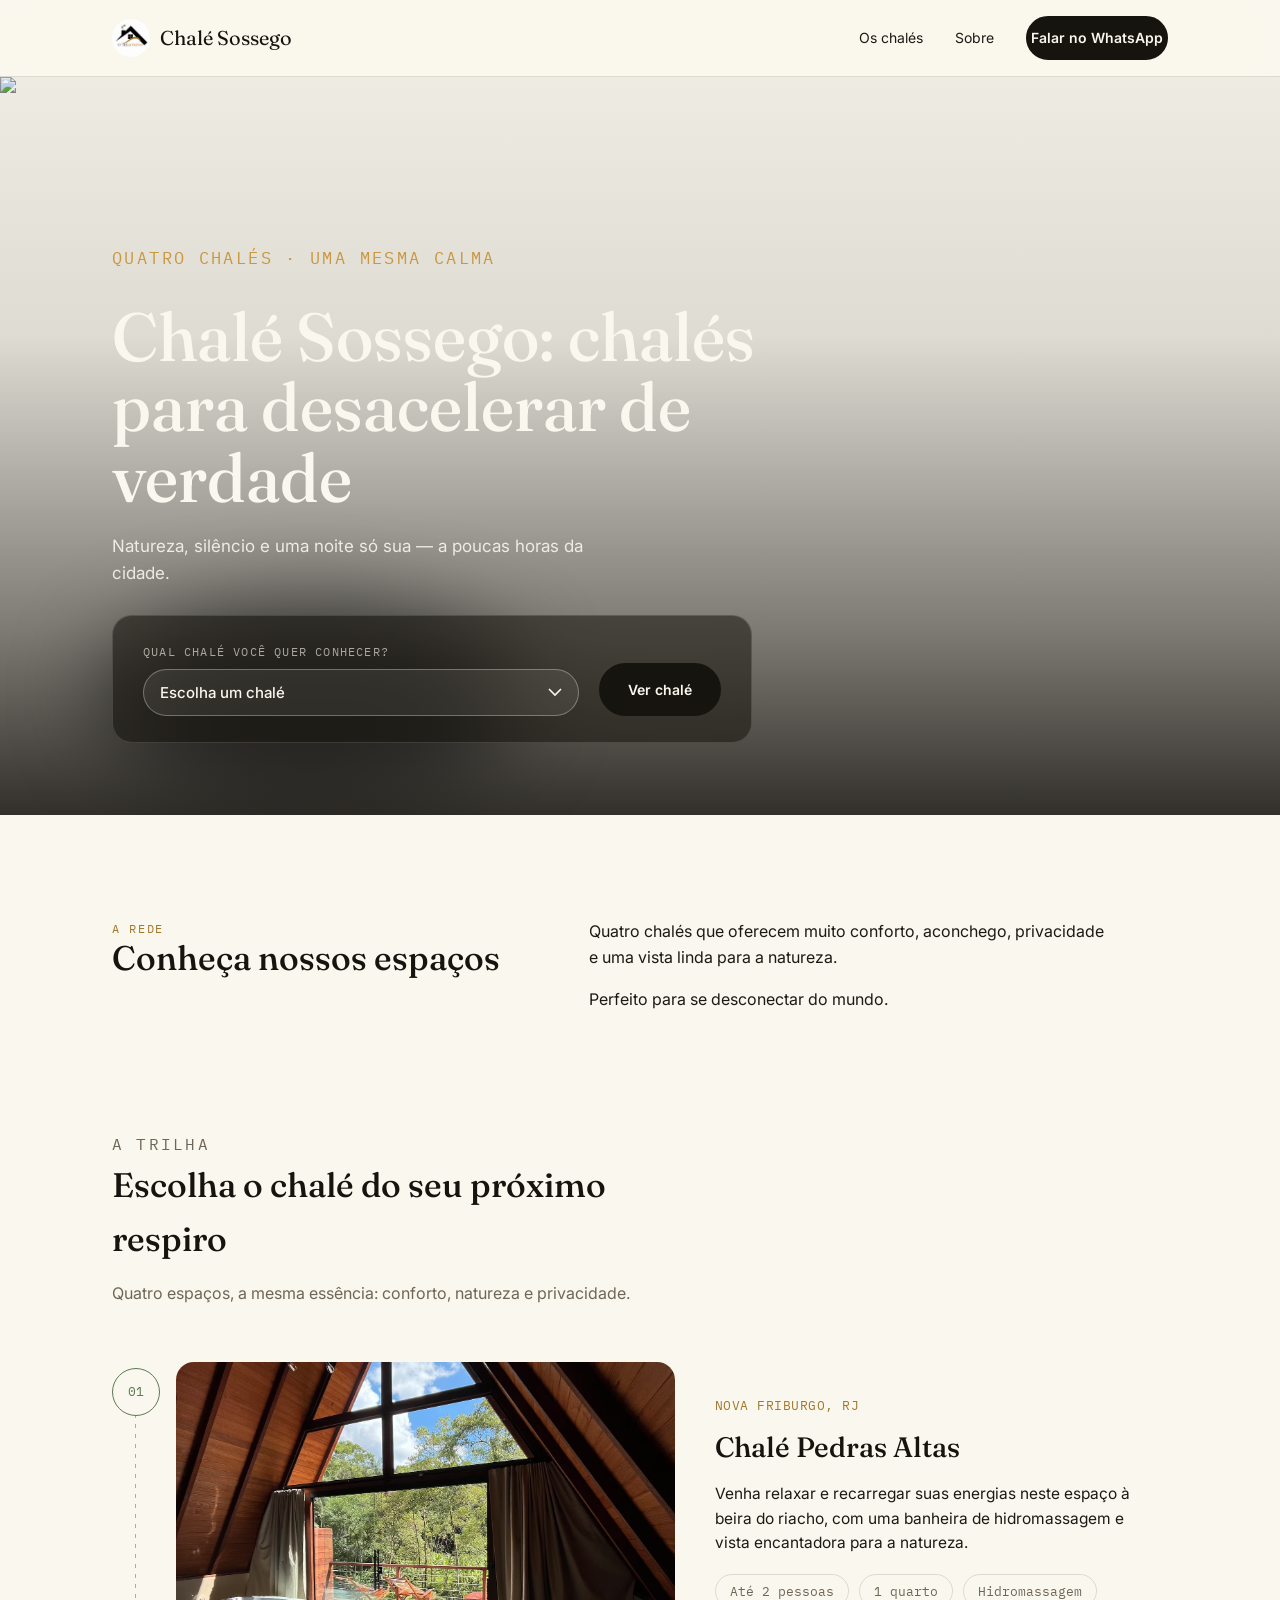
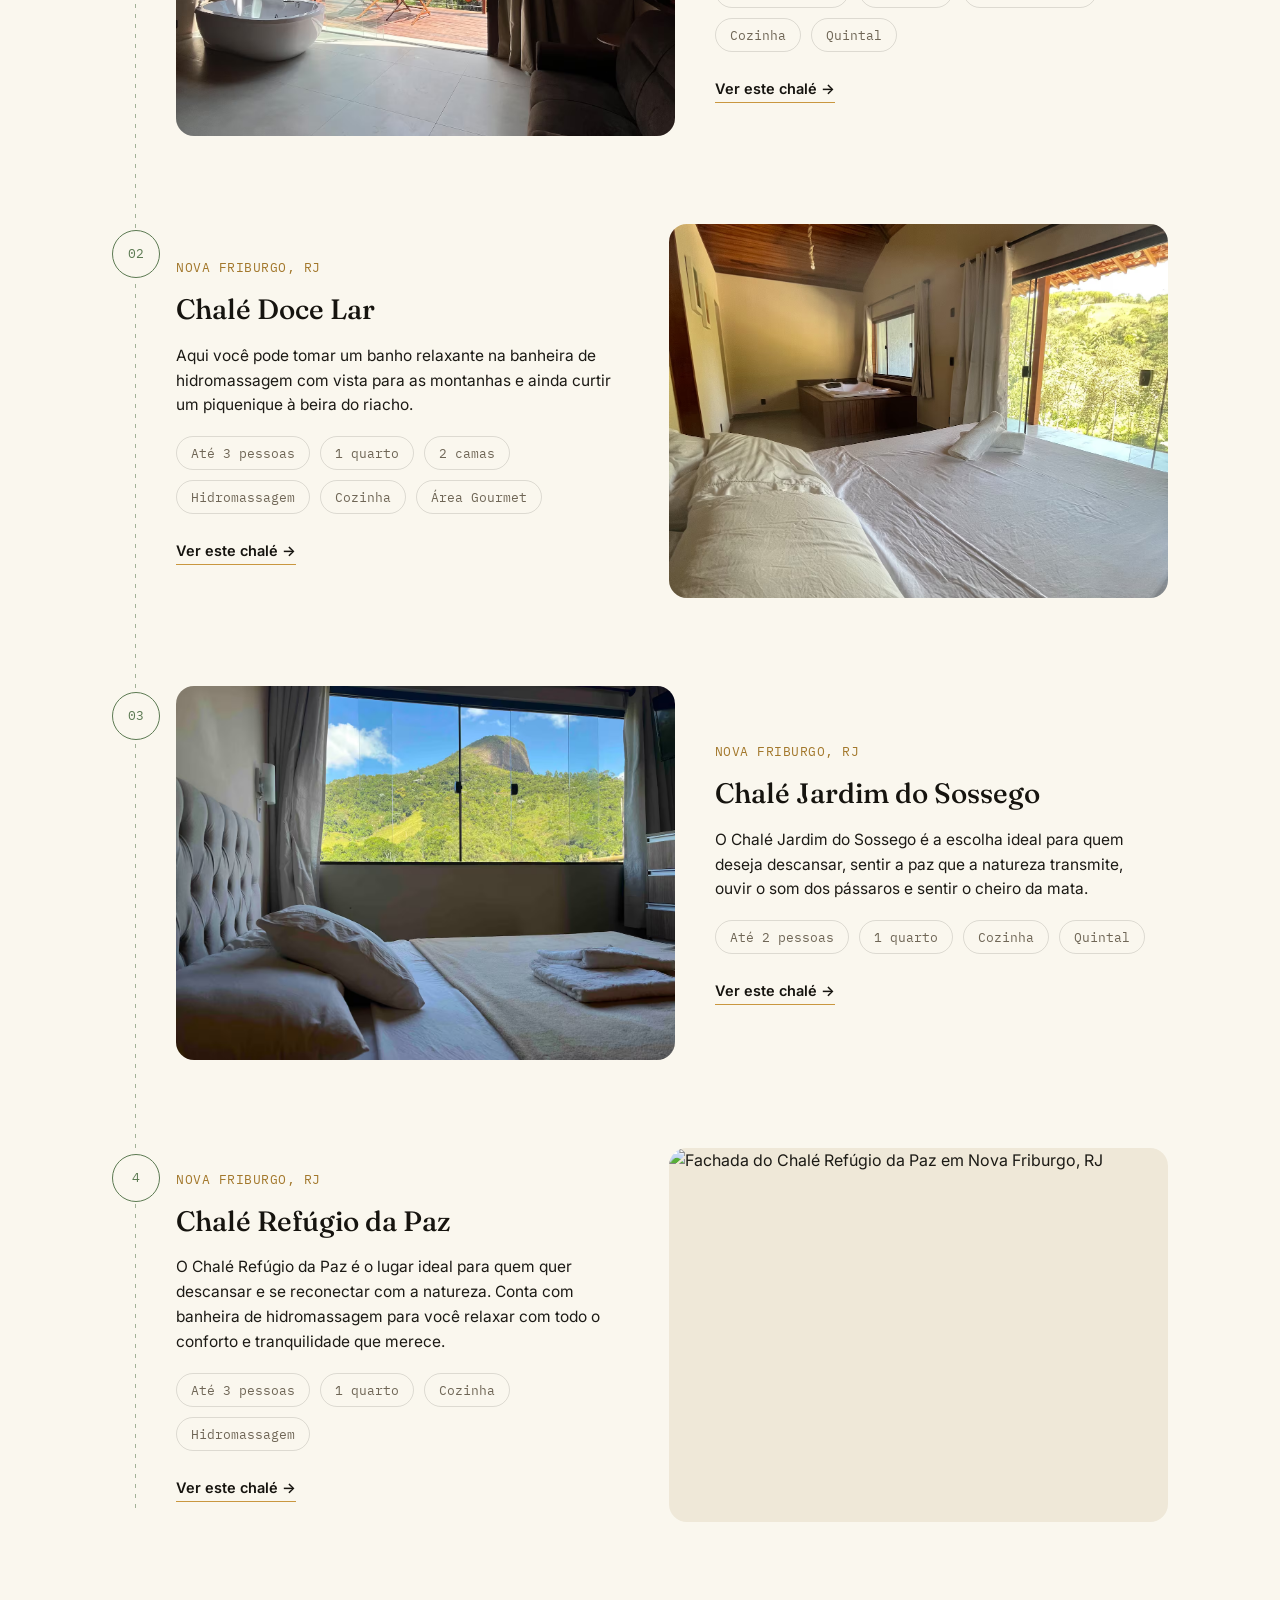
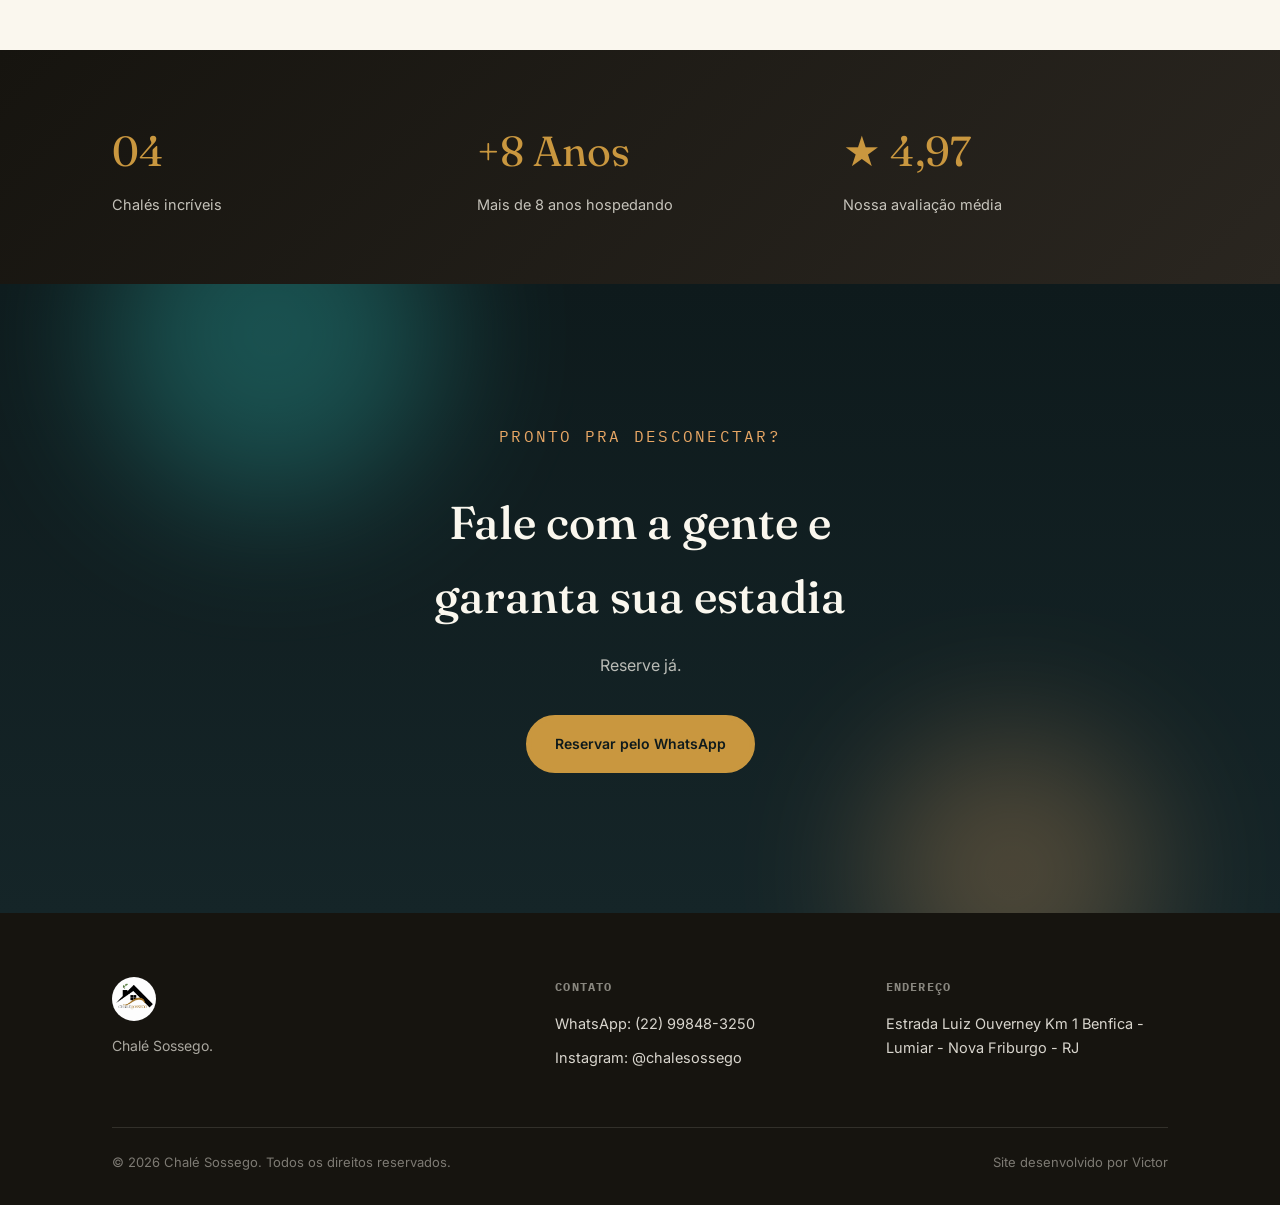
==== commit e58d1661: "index.html" ====
--- a/index.html
+++ b/index.html
@@ -6,12 +6,12 @@
   <meta name="viewport" content="width=device-width, initial-scale=1.0">
   <title>Chalé Sossego | Chalés em Nova Friburgo, RJ</title>
   <meta name="description"
-    content="Três chalés aconchegantes em Nova Friburgo, RJ, com banheira de hidromassagem, natureza e privacidade. Reserve pelo WhatsApp ou Airbnb.">
+    content="Quatro chalés aconchegantes em Nova Friburgo, RJ, com banheira de hidromassagem, natureza e privacidade. Reserve pelo WhatsApp ou Airbnb.">
   <meta name="theme-color" content="#faf7ee">
   <link rel="icon" type="image/png" href="img/logo.png">
   <meta property="og:title" content="Chalé Sossego | Chalés em Nova Friburgo, RJ">
   <meta property="og:description"
-    content="Três chalés aconchegantes em Nova Friburgo, RJ, com banheira de hidromassagem, natureza e privacidade.">
+    content="Quatro chalés aconchegantes em Nova Friburgo, RJ, com banheira de hidromassagem, natureza e privacidade.">
   <meta property="og:image" content="img/vista_chale_1.avif">
   <meta property="og:type" content="website">
   <link rel="preconnect" href="https://fonts.googleapis.com">
@@ -43,10 +43,10 @@
 
   <section class="hero">
     <div class="hero-photo">
-      <img src="img/vista_chale_1.avif" alt="Vista da natureza a partir de um dos chalés Sossego, em Nova Friburgo, RJ">
+      <img src="img/capaprincipal.png" alt="Vista da natureza a partir de um dos chalés Sossego, em Nova Friburgo, RJ">
     </div>
     <div class="hero-content">
-      <p class="eyebrow load-in" style="--delay:.05s">Três chalés · uma mesma calma</p>
+      <p class="eyebrow load-in" style="--delay:.05s">Quatro chalés · uma mesma calma</p>
       <h1 class="load-in" style="--delay:.15s">Chalé Sossego: chalés para desacelerar de verdade</h1>
       <p class="load-in" style="--delay:.28s">Natureza, silêncio e uma noite só sua — a poucas horas da
         cidade.</p>
@@ -59,6 +59,7 @@
             <option value="casas/casa-um.html">Chalé Pedras Altas</option>
             <option value="casas/casa-dois.html">Chalé Doce Lar</option>
             <option value="casas/casa-tres.html">Chalé Jardim do Sossego</option>
+            <option value="casas/casa-quatro.html">Chalé Refúgio da Paz</option>
           </select>
         </div>
         <button class="btn" id="ver-casa">Ver chalé</button>
@@ -73,7 +74,7 @@
         <h2>Conheça nossos espaços</h2>
       </div>
       <div class="intro-text reveal" style="--delay:.12s">
-        <p>Três chalés que oferecem muito conforto, aconchego, privacidade e uma vista linda para a natureza.</p>
+        <p>Quatro chalés que oferecem muito conforto, aconchego, privacidade e uma vista linda para a natureza.</p>
         <p>Perfeito para se desconectar do mundo.</p>
       </div>
     </div>
@@ -84,7 +85,7 @@
       <div class="trilha-head reveal">
         <p class="eyebrow">A trilha</p>
         <h2>Escolha o chalé do seu próximo respiro</h2>
-        <p>Três espaços, a mesma essência: conforto, natureza e privacidade.</p>
+        <p>Quatro espaços, a mesma essência: conforto, natureza e privacidade.</p>
       </div>
 
       <div class="trilha-path">
@@ -158,6 +159,28 @@
           </div>
         </article>
 
+                <article class="chale reveal">
+          <div class="chale-pin">4</div>
+          <div class="chale-card">
+            <div class="chale-photo">
+              <img src="img/vista_refugiodapaz.png" alt="Fachada do Chalé Refúgio da Paz em Nova Friburgo, RJ">
+            </div>
+            <div class="chale-info">
+              <p class="chale-loc">Nova Friburgo, RJ</p>
+              <h3>Chalé Refúgio da Paz</h3>
+              <p class="chale-desc">O Chalé Refúgio da Paz é o lugar ideal para quem quer descansar e se reconectar com a natureza.
+Conta com banheira de hidromassagem para você relaxar com todo o conforto e tranquilidade que merece.</p>
+              <div class="chale-feats">
+                <span>Até 3 pessoas</span>
+                <span>1 quarto</span>
+                <span>Cozinha</span>
+                <span>Hidromassagem</span>
+              </div>
+              <a class="chale-cta" href="casas/casa-quatro.html">Ver este chalé →</a>
+            </div>
+          </div>
+        </article>
+
       </div>
     </div>
   </section>
@@ -165,7 +188,7 @@
   <section class="faixa">
     <div class="wrap faixa-grid">
       <div class="faixa-item reveal-scale">
-        <div class="num">03</div>
+        <div class="num">04</div>
         <div class="label">Chalés incríveis</div>
       </div>
       <div class="faixa-item reveal-scale" style="--delay:.12s">
@@ -218,7 +241,7 @@
     "@context": "https://schema.org",
     "@type": "LodgingBusiness",
     "name": "Chalé Sossego",
-    "description": "Três chalés aconchegantes em Nova Friburgo, RJ, com banheira de hidromassagem, natureza e privacidade.",
+    "description": "Quatro chalés aconchegantes em Nova Friburgo, RJ, com banheira de hidromassagem, natureza e privacidade.",
     "image": "img/vista_chale_1.avif",
     "telephone": "+5522998483250",
     "address": {
--- a/styles.css
+++ b/styles.css
@@ -10,6 +10,10 @@
   --paper:#faf7ee;
   --charcoal:#1c1a15;
   --line:rgba(28,26,21,0.13);
+  --night:#0e1a1c;
+  --night-soft:#152528;
+  --teal-glow:#2fb8b0;
+  --amber-glow:#e8a765;
   --ease:cubic-bezier(.16,1,.3,1);
   --ease-soft:cubic-bezier(.22,.61,.36,1);
   --font-display:'Fraunces', serif;
@@ -478,9 +482,40 @@
 .faixa-item .label{font-size:14.5px; color:rgba(250,247,238,0.76);}
 
 /* ---------- CTA FINAL ---------- */
-.cta-final{padding:128px 0; text-align:center; position:relative;}
-.cta-final h2{font-size:clamp(30px,4vw,46px); max-width:18ch; margin:0 auto 20px;}
-.cta-final p{color:var(--stone); max-width:48ch; margin:0 auto 36px; font-size:16px;}
+.cta-final{
+  padding:140px 0;
+  text-align:center;
+  position:relative;
+  background:linear-gradient(180deg, var(--night) 0%, var(--night-soft) 100%);
+  color:var(--paper);
+  overflow:hidden;
+}
+.cta-final::before,
+.cta-final::after{
+  content:"";
+  position:absolute;
+  border-radius:50%;
+  filter:blur(70px);
+  opacity:.35;
+  pointer-events:none;
+}
+.cta-final::before{
+  width:340px; height:340px;
+  background:var(--teal-glow);
+  top:-120px; left:8%;
+}
+.cta-final::after{
+  width:280px; height:280px;
+  background:var(--amber-glow);
+  bottom:-100px; right:10%;
+  opacity:.28;
+}
+.cta-final .wrap{position:relative; z-index:1;}
+.cta-final .eyebrow{color:var(--amber-glow);}
+.cta-final h2{color:var(--paper); font-size:clamp(30px,4vw,46px); max-width:18ch; margin:0 auto 20px;}
+.cta-final p{color:rgba(250,247,238,0.72); max-width:48ch; margin:0 auto 36px; font-size:16px;}
+.cta-final .btn{background:var(--gold); border-color:var(--gold); color:var(--night);}
+.cta-final .btn:hover{background:var(--amber-glow); border-color:var(--amber-glow); box-shadow:0 10px 28px rgba(232,167,101,0.35);}
 
 /* ---------- FOOTER ---------- */
 footer{background:var(--ink); color:var(--paper); padding:64px 0 32px;}
@@ -522,7 +557,9 @@
   .seletor{flex-direction:column; align-items:stretch;}
   .seletor .btn{align-self:stretch; text-align:center;}
   .carrossel-item{flex:0 0 80%;}
-  .carrossel-seta{display:none;}
+  .carrossel-seta{width:38px; height:38px; font-size:17px; top:calc(50% - 22px);}
+  .carrossel-anterior{left:2px;}
+  .carrossel-proxima{right:2px;}
   .lightbox-seta{width:38px; height:38px; font-size:17px;}
   .lightbox-anterior{left:8px;}
   .lightbox-proxima{right:8px;}
@@ -570,4 +607,4 @@
 .seletor select option:checked {
   background-color: var(--gold-deep) !important;
   color: var(--paper) !important;
-}+}
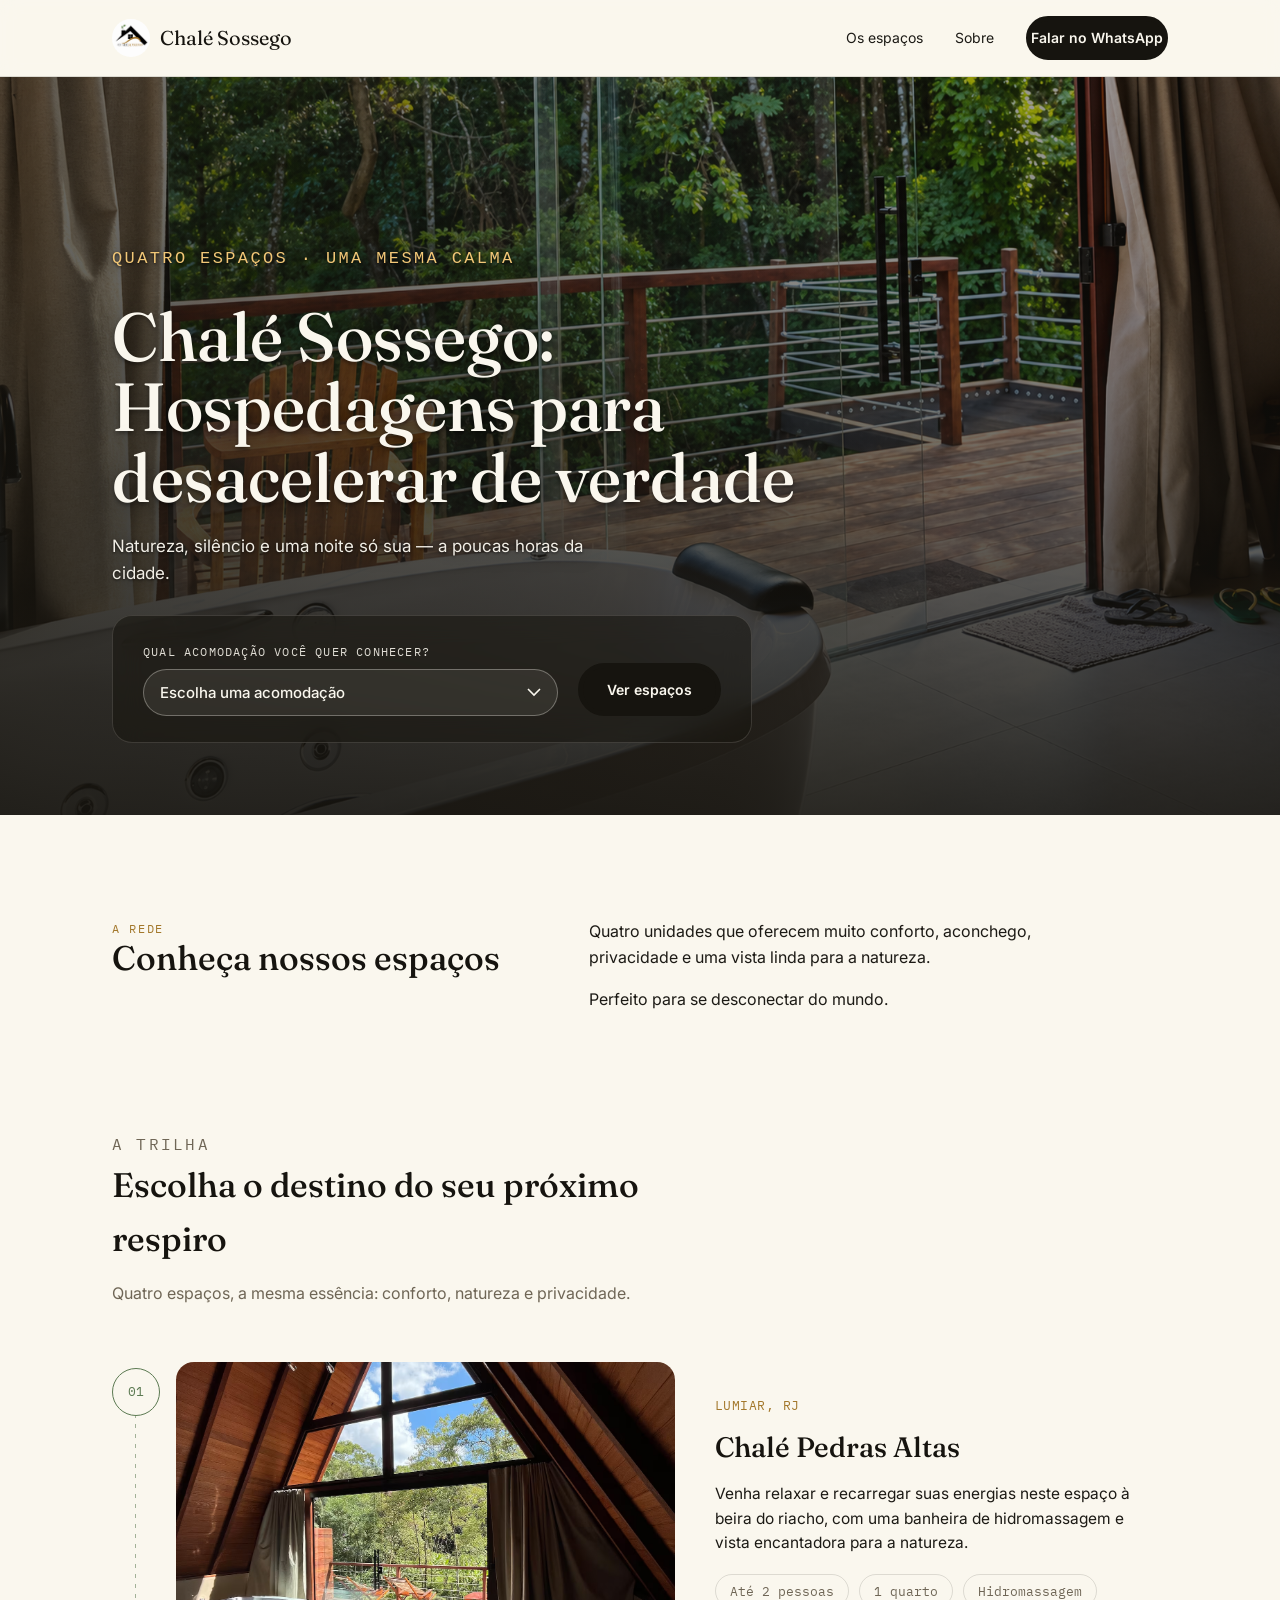
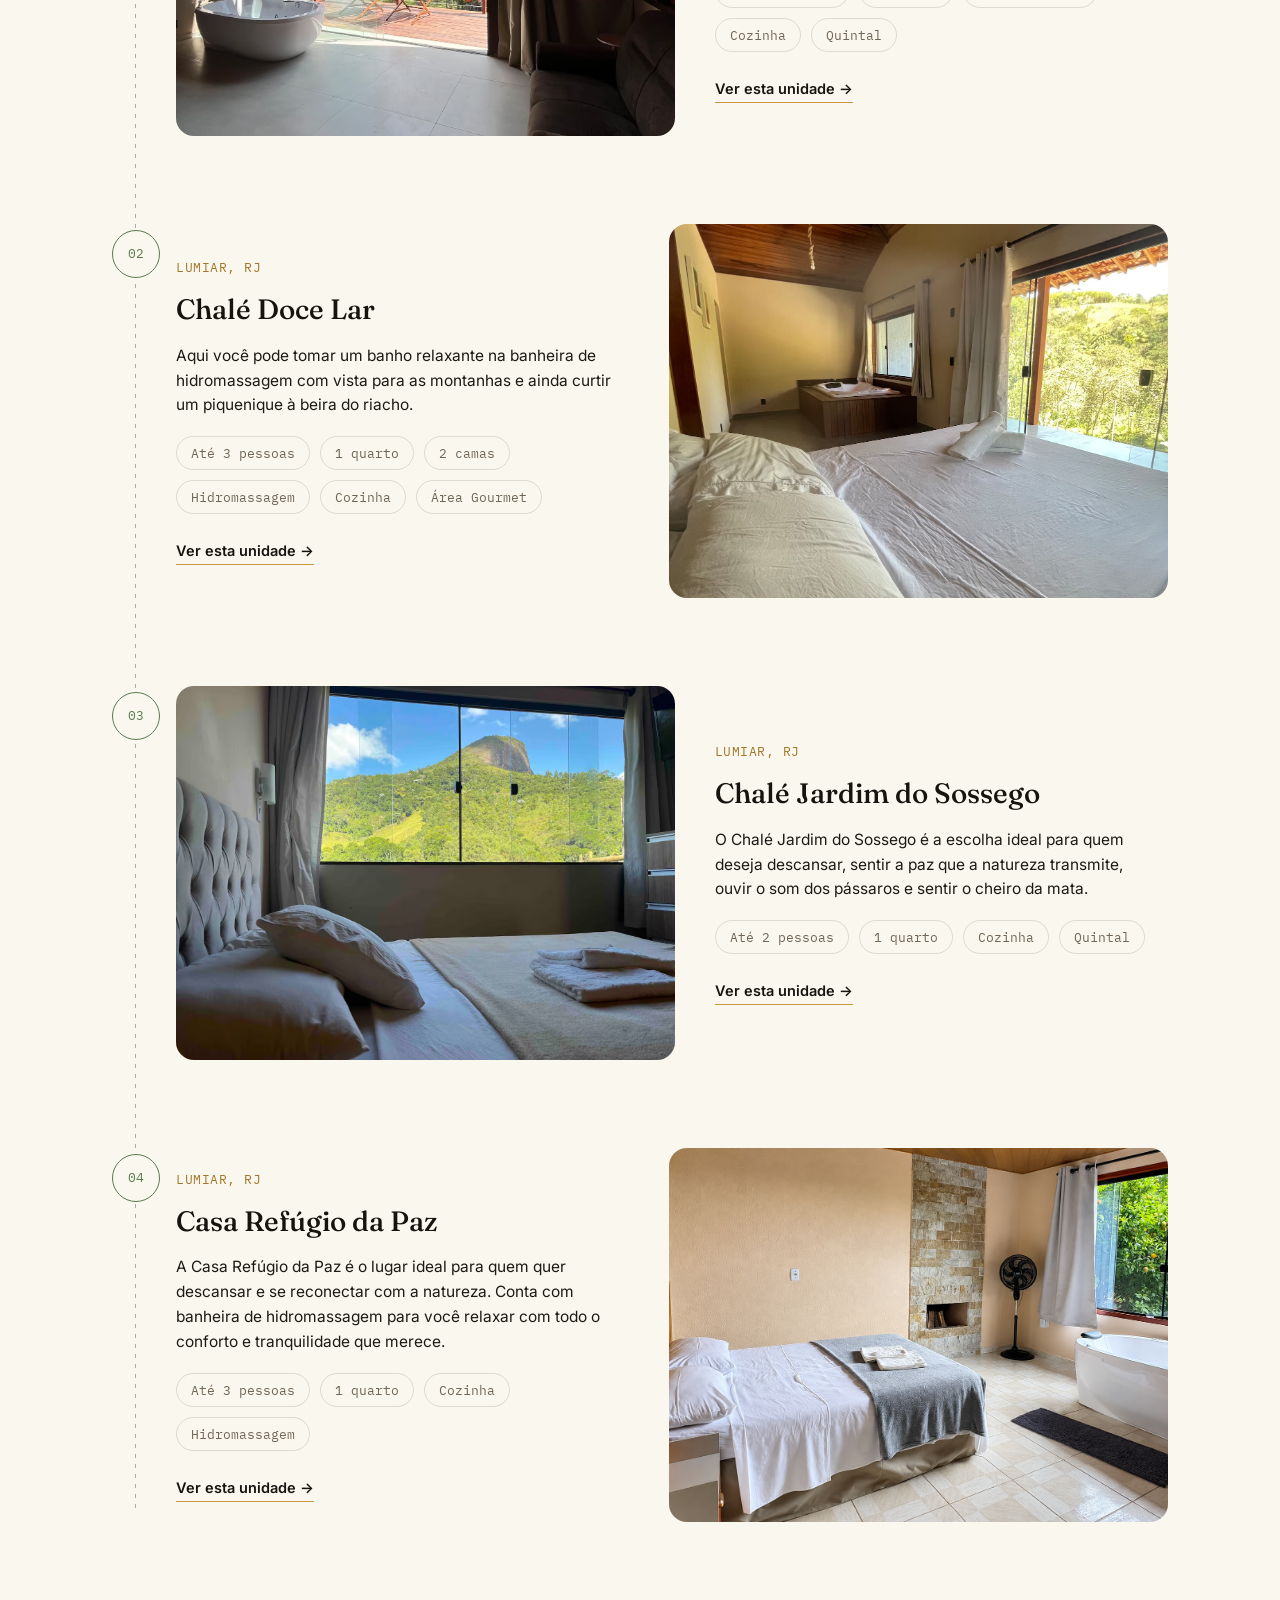
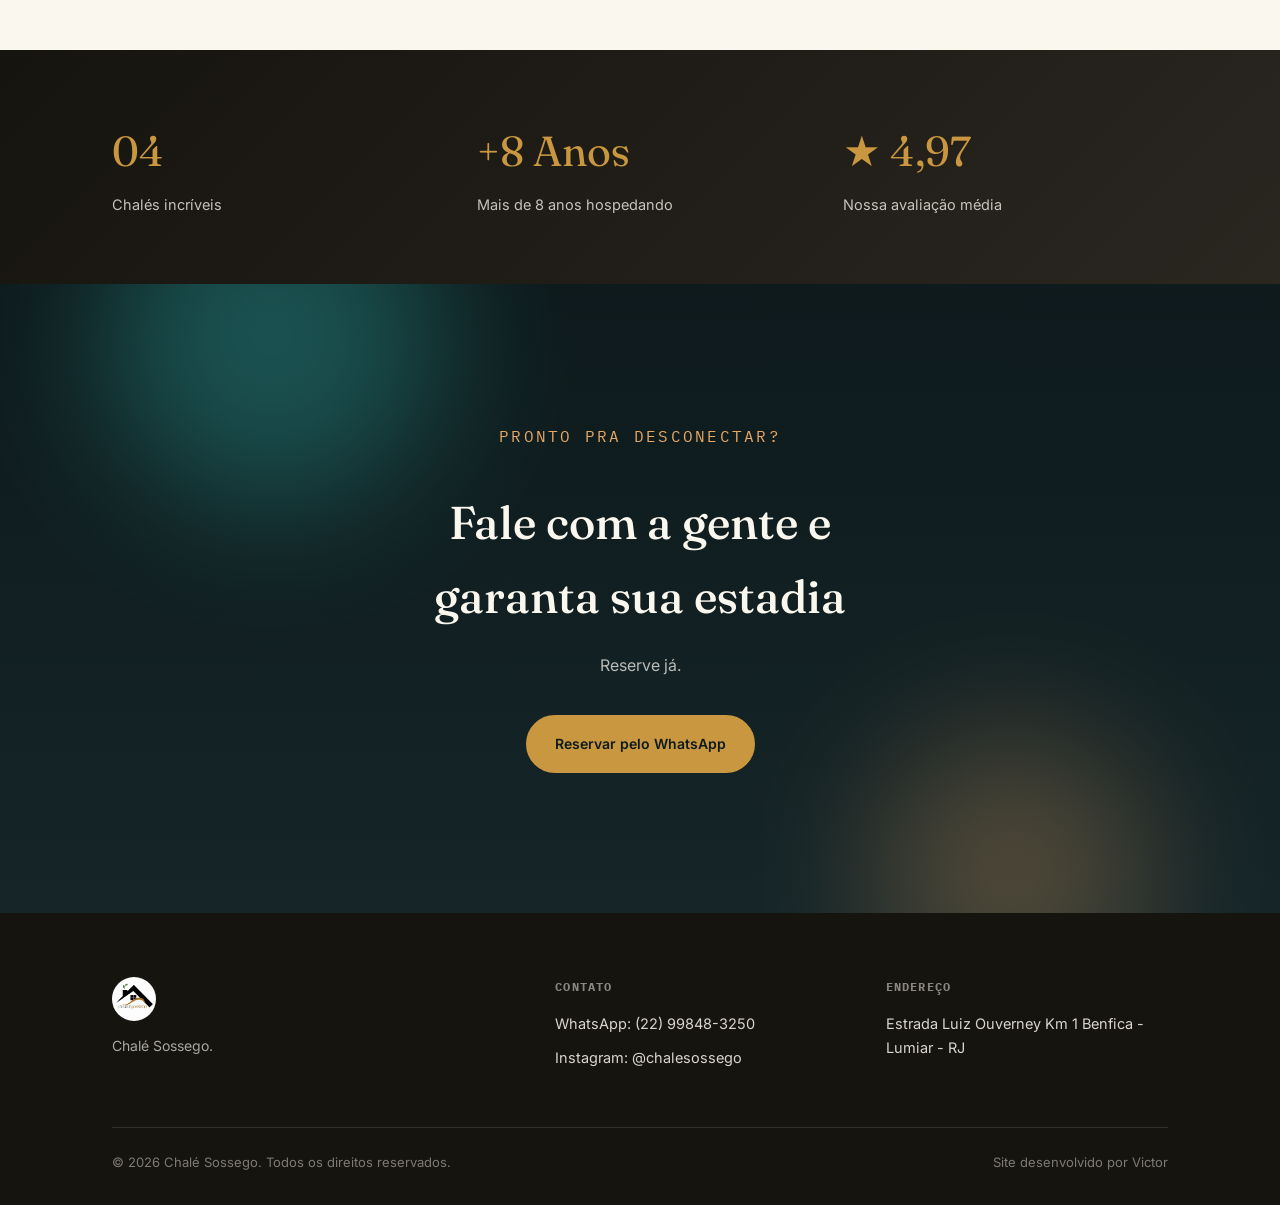
==== commit e1400243: "Add files via upload" ====
--- a/index.html
+++ b/index.html
@@ -4,15 +4,16 @@
 <head>
   <meta charset="UTF-8">
   <meta name="viewport" content="width=device-width, initial-scale=1.0">
-  <title>Chalé Sossego | Chalés em Nova Friburgo, RJ</title>
+  <title>Chalé Sossego | Espaços em Lumiar, RJ</title>
   <meta name="description"
-    content="Quatro chalés aconchegantes em Nova Friburgo, RJ, com banheira de hidromassagem, natureza e privacidade. Reserve pelo WhatsApp ou Airbnb.">
+    content="Quatro espaços aconchegantes em Lumiar, RJ, com banheira de hidromassagem, natureza e privacidade. Reserve pelo WhatsApp ou Airbnb.">
   <meta name="theme-color" content="#faf7ee">
   <link rel="icon" type="image/png" href="img/logo.png">
-  <meta property="og:title" content="Chalé Sossego | Chalés em Nova Friburgo, RJ">
+  <meta property="og:title" content="Chalé Sossego | Espaços em Lumiar, RJ">
   <meta property="og:description"
-    content="Quatro chalés aconchegantes em Nova Friburgo, RJ, com banheira de hidromassagem, natureza e privacidade.">
-  <meta property="og:image" content="img/vista_chale_1.avif">
+    content="Quatro espaços aconchegantes em Lumiar, RJ, com banheira de hidromassagem, natureza e privacidade.">
+  <!-- TROCAR [SEU-DOMINIO.com.br] pelo domínio final: og:image precisa de URL absoluta (e JPG/PNG, não AVIF) -->
+  <meta property="og:image" content="https://[SEU-DOMINIO.com.br]/img/capaprincipal.png">
   <meta property="og:type" content="website">
   <link rel="preconnect" href="https://fonts.googleapis.com">
   <link rel="preconnect" href="https://fonts.gstatic.com" crossorigin>
@@ -20,9 +21,12 @@
     href="https://fonts.googleapis.com/css2?family=Fraunces:ital,opsz,wght@0,9..144,400;0,9..144,500;0,9..144,600;1,9..144,500&family=Inter:wght@400;500;600&family=IBM+Plex+Mono:wght@400;500&display=swap"
     rel="stylesheet">
   <link rel="stylesheet" href="styles.css">
+  <noscript><style>.reveal,.reveal-scale,.load-in{opacity:1!important;transform:none!important;animation:none!important}</style></noscript>
 </head>
 
 <body>
+
+  <a class="skip-link" href="#conteudo">Pular para o conteúdo</a>
 
   <header>
     <div class="nav">
@@ -30,39 +34,41 @@
         <img src="img/logo.png" alt="Logo Chalé Sossego">
         <span class="brand-name">Chalé Sossego</span>
       </a>
-      <button class="nav-toggle" id="navToggle" aria-label="Abrir menu" aria-expanded="false">
+      <button class="nav-toggle" id="navToggle" aria-label="Abrir menu" aria-controls="navLinks" aria-expanded="false">
         <span></span><span></span><span></span>
       </button>
       <nav class="nav-links" id="navLinks">
-        <a href="#chales">Os chalés</a>
+        <a href="#chales">Os espaços</a>
         <a href="#sobre">Sobre</a>
         <a class="btn" href="https://wa.me/5522998483250" target="_blank" rel="noopener">Falar no WhatsApp</a>
       </nav>
     </div>
   </header>
 
+  <main id="conteudo">
+
   <section class="hero">
     <div class="hero-photo">
-      <img src="img/capaprincipal.png" alt="Vista da natureza a partir de um dos chalés Sossego, em Nova Friburgo, RJ">
+      <img src="img/capaprincipal.png" fetchpriority="high" alt="Vista da natureza a partir de um dos chalés Sossego, em Lumiar, RJ">
     </div>
     <div class="hero-content">
-      <p class="eyebrow load-in" style="--delay:.05s">Quatro chalés · uma mesma calma</p>
-      <h1 class="load-in" style="--delay:.15s">Chalé Sossego: chalés para desacelerar de verdade</h1>
+      <p class="eyebrow load-in" style="--delay:.05s">Quatro espaços · uma mesma calma</p>
+      <h1 class="load-in" style="--delay:.15s">Chalé Sossego: Hospedagens para desacelerar de verdade</h1>
       <p class="load-in" style="--delay:.28s">Natureza, silêncio e uma noite só sua — a poucas horas da
         cidade.</p>
 
       <div class="seletor load-in" style="--delay:.4s">
         <div class="seletor-field">
-          <label for="escolha-casa">Qual chalé você quer conhecer?</label>
+          <label for="escolha-casa">Qual acomodação você quer conhecer?</label>
           <select id="escolha-casa">
-            <option value="" selected disabled>Escolha um chalé</option>
+            <option value="" selected disabled>Escolha uma acomodação</option>
             <option value="casas/casa-um.html">Chalé Pedras Altas</option>
             <option value="casas/casa-dois.html">Chalé Doce Lar</option>
             <option value="casas/casa-tres.html">Chalé Jardim do Sossego</option>
-            <option value="casas/casa-quatro.html">Chalé Refúgio da Paz</option>
+            <option value="casas/casa-quatro.html">Casa Refúgio da Paz</option>
           </select>
         </div>
-        <button class="btn" id="ver-casa">Ver chalé</button>
+        <button class="btn" id="ver-casa">Ver espaços</button>
       </div>
     </div>
   </section>
@@ -74,7 +80,7 @@
         <h2>Conheça nossos espaços</h2>
       </div>
       <div class="intro-text reveal" style="--delay:.12s">
-        <p>Quatro chalés que oferecem muito conforto, aconchego, privacidade e uma vista linda para a natureza.</p>
+        <p>Quatro unidades que oferecem muito conforto, aconchego, privacidade e uma vista linda para a natureza.</p>
         <p>Perfeito para se desconectar do mundo.</p>
       </div>
     </div>
@@ -84,7 +90,7 @@
     <div class="wrap">
       <div class="trilha-head reveal">
         <p class="eyebrow">A trilha</p>
-        <h2>Escolha o chalé do seu próximo respiro</h2>
+        <h2>Escolha o destino do seu próximo respiro</h2>
         <p>Quatro espaços, a mesma essência: conforto, natureza e privacidade.</p>
       </div>
 
@@ -94,10 +100,10 @@
           <div class="chale-pin">01</div>
           <div class="chale-card">
             <div class="chale-photo">
-              <img src="img/Chalé Pedras Altas.avif" alt="Fachada do Chalé Pedras Altas em Nova Friburgo, RJ">
-            </div>
-            <div class="chale-info">
-              <p class="chale-loc">Nova Friburgo, RJ</p>
+              <img src="img/Chalé Pedras Altas.avif" alt="Chalé Pedras Altas" loading="lazy" decoding="async">
+            </div>
+            <div class="chale-info">
+              <p class="chale-loc">Lumiar, RJ</p>
               <h3>Chalé Pedras Altas</h3>
               <p class="chale-desc">Venha relaxar e recarregar suas energias neste espaço à beira do riacho, com uma
                 banheira de hidromassagem e vista encantadora para a natureza.</p>
@@ -108,7 +114,7 @@
                 <span>Cozinha</span>
                 <span>Quintal</span>
               </div>
-              <a class="chale-cta" href="casas/casa-um.html">Ver este chalé →</a>
+              <a class="chale-cta" href="casas/casa-um.html">Ver esta unidade →</a>
             </div>
           </div>
         </article>
@@ -117,10 +123,10 @@
           <div class="chale-pin">02</div>
           <div class="chale-card">
             <div class="chale-photo">
-              <img src="img/Chalé Doce Lar.avif" alt="Fachada do Chalé Doce Lar em Nova Friburgo, RJ">
-            </div>
-            <div class="chale-info">
-              <p class="chale-loc">Nova Friburgo, RJ</p>
+              <img src="img/Chalé Doce Lar.avif" alt="Chalé Doce Lar" loading="lazy" decoding="async">
+            </div>
+            <div class="chale-info">
+              <p class="chale-loc">Lumiar, RJ</p>
               <h3>Chalé Doce Lar</h3>
               <p class="chale-desc">Aqui você pode tomar um banho relaxante na banheira de hidromassagem com vista para
                 as montanhas e ainda curtir um piquenique à beira do riacho.</p>
@@ -132,7 +138,7 @@
                 <span>Cozinha</span>
                 <span>Área Gourmet</span>
               </div>
-              <a class="chale-cta" href="casas/casa-dois.html">Ver este chalé →</a>
+              <a class="chale-cta" href="casas/casa-dois.html">Ver esta unidade →</a>
             </div>
           </div>
         </article>
@@ -141,10 +147,10 @@
           <div class="chale-pin">03</div>
           <div class="chale-card">
             <div class="chale-photo">
-              <img src="img/Chalé Jardim do Sossego.avif" alt="Fachada do Chalé Jardim do Sossego em Nova Friburgo, RJ">
-            </div>
-            <div class="chale-info">
-              <p class="chale-loc">Nova Friburgo, RJ</p>
+              <img src="img/Chalé Jardim do Sossego.avif" alt="Chalé Jardim do Sossego" loading="lazy" decoding="async">
+            </div>
+            <div class="chale-info">
+              <p class="chale-loc">Lumiar, RJ</p>
               <h3>Chalé Jardim do Sossego</h3>
               <p class="chale-desc">O Chalé Jardim do Sossego é a escolha ideal para quem deseja descansar, sentir a paz
                 que a natureza transmite, ouvir o som dos pássaros e sentir o cheiro da mata.</p>
@@ -154,29 +160,29 @@
                 <span>Cozinha</span>
                 <span>Quintal</span>
               </div>
-              <a class="chale-cta" href="casas/casa-tres.html">Ver este chalé →</a>
-            </div>
-          </div>
-        </article>
-
-                <article class="chale reveal">
-          <div class="chale-pin">4</div>
-          <div class="chale-card">
-            <div class="chale-photo">
-              <img src="img/vista_refugiodapaz.png" alt="Fachada do Chalé Refúgio da Paz em Nova Friburgo, RJ">
-            </div>
-            <div class="chale-info">
-              <p class="chale-loc">Nova Friburgo, RJ</p>
-              <h3>Chalé Refúgio da Paz</h3>
-              <p class="chale-desc">O Chalé Refúgio da Paz é o lugar ideal para quem quer descansar e se reconectar com a natureza.
-Conta com banheira de hidromassagem para você relaxar com todo o conforto e tranquilidade que merece.</p>
+              <a class="chale-cta" href="casas/casa-tres.html">Ver esta unidade →</a>
+            </div>
+          </div>
+        </article>
+
+        <article class="chale reveal">
+          <div class="chale-pin">04</div>
+          <div class="chale-card">
+            <div class="chale-photo">
+              <img src="img/vista_refugiodapaz.png" alt="Casa Refúgio da Paz" loading="lazy" decoding="async">
+            </div>
+            <div class="chale-info">
+              <p class="chale-loc">Lumiar, RJ</p>
+              <h3>Casa Refúgio da Paz</h3>
+              <p class="chale-desc">A Casa Refúgio da Paz é o lugar ideal para quem quer descansar e se reconectar com a natureza.
+                Conta com banheira de hidromassagem para você relaxar com todo o conforto e tranquilidade que merece.</p>
               <div class="chale-feats">
                 <span>Até 3 pessoas</span>
                 <span>1 quarto</span>
                 <span>Cozinha</span>
                 <span>Hidromassagem</span>
               </div>
-              <a class="chale-cta" href="casas/casa-quatro.html">Ver este chalé →</a>
+              <a class="chale-cta" href="casas/casa-quatro.html">Ver esta unidade →</a>
             </div>
           </div>
         </article>
@@ -211,6 +217,8 @@
     </div>
   </section>
 
+  </main>
+
   <footer>
     <div class="wrap">
       <div class="footer-grid">
@@ -225,7 +233,7 @@
         </div>
         <div class="footer-col">
           <h4>Endereço</h4>
-          <p>Estrada Luiz Ouverney Km 1 Benfica - Lumiar - Nova Friburgo - RJ</p>
+          <p>Estrada Luiz Ouverney Km 1 Benfica - Lumiar - RJ</p>
         </div>
       </div>
       <div class="footer-bottom">
@@ -241,13 +249,13 @@
     "@context": "https://schema.org",
     "@type": "LodgingBusiness",
     "name": "Chalé Sossego",
-    "description": "Quatro chalés aconchegantes em Nova Friburgo, RJ, com banheira de hidromassagem, natureza e privacidade.",
-    "image": "img/vista_chale_1.avif",
+    "description": "Quatro espaços aconchegantes em Lumiar, RJ, com banheira de hidromassagem, natureza e privacidade.",
+    "image": "https://[SEU-DOMINIO.com.br]/img/capaprincipal.png",
     "telephone": "+5522998483250",
     "address": {
       "@type": "PostalAddress",
       "streetAddress": "Estrada Luiz Ouverney Km 1 Benfica",
-      "addressLocality": "Lumiar, Nova Friburgo",
+      "addressLocality": "Lumiar",
       "addressRegion": "RJ",
       "addressCountry": "BR"
     },
@@ -255,63 +263,8 @@
   }
   </script>
 
-  <script>
-    document.getElementById('ver-casa').addEventListener('click', function () {
-      var select = document.getElementById('escolha-casa');
-      if (!select.value) {
-        select.style.borderColor = '#e07a5f';
-        select.focus();
-        return;
-      }
-      window.location.href = select.value;
-    });
-
-    // Anima os elementos com a classe .reveal / .reveal-scale conforme entram na tela
-    (function () {
-      var alvos = document.querySelectorAll('.reveal, .reveal-scale');
-      if ('IntersectionObserver' in window) {
-        var obs = new IntersectionObserver(function (entradas) {
-          entradas.forEach(function (entrada) {
-            if (entrada.isIntersecting) {
-              entrada.target.classList.add('is-visible');
-              obs.unobserve(entrada.target);
-            }
-          });
-        }, { threshold: 0.15, rootMargin: '0px 0px -40px 0px' });
-        alvos.forEach(function (el) { obs.observe(el); });
-      } else {
-        alvos.forEach(function (el) { el.classList.add('is-visible'); });
-      }
-    })();
-
-    // Dá um leve destaque (sombra) ao header quando a página é rolada
-    (function () {
-      var header = document.querySelector('header');
-      if (!header) return;
-      window.addEventListener('scroll', function () {
-        header.classList.toggle('is-scrolled', window.scrollY > 12);
-      }, { passive: true });
-    })();
-
-    // Menu hambúrguer (mobile)
-    (function () {
-      var header = document.querySelector('header');
-      var toggle = document.getElementById('navToggle');
-      var links = document.getElementById('navLinks');
-      if (!toggle || !links) return;
-      toggle.addEventListener('click', function () {
-        var aberto = header.classList.toggle('nav-open');
-        toggle.setAttribute('aria-expanded', aberto ? 'true' : 'false');
-      });
-      links.querySelectorAll('a').forEach(function (a) {
-        a.addEventListener('click', function () {
-          header.classList.remove('nav-open');
-          toggle.setAttribute('aria-expanded', 'false');
-        });
-      });
-    })();
-  </script>
+  <script src="script.js" defer></script>
 
 </body>
 
-</html>
+</html>
--- a/styles.css
+++ b/styles.css
@@ -168,6 +168,7 @@
 }
 .hero-photo{
   position:absolute; inset:0;
+  isolation:isolate;
   background-size:cover; background-position:center;
   overflow:hidden;
 }
@@ -175,11 +176,17 @@
   content:"";
   position:absolute; inset:0;
   z-index:0;
-  background:linear-gradient(180deg,
-    rgba(22,20,15,0.05) 0%,
-    rgba(22,20,15,0.12) 35%,
-    rgba(22,20,15,0.55) 75%,
-    rgba(22,20,15,0.88) 100%);
+  /* camada 1: escurece a foto de cima a baixo (mais forte onde ficam os textos)
+     camada 2: reforço pelo lado esquerdo, onde o texto fica alinhado */
+  background:
+    linear-gradient(180deg,
+      rgba(22,20,15,0.42) 0%,
+      rgba(22,20,15,0.48) 30%,
+      rgba(22,20,15,0.70) 65%,
+      rgba(22,20,15,0.90) 100%),
+    linear-gradient(90deg,
+      rgba(22,20,15,0.40) 0%,
+      rgba(22,20,15,0) 75%);
   pointer-events:none;
 }
 .hero-photo img{
@@ -193,32 +200,27 @@
     width: 100%;
     z-index: 1;}
 
-.hero-content::before {
-    content: "";
-    position: absolute;
-    z-index: -1;
-
-    width: 420px;
-    height: 180px;
-
-    left: 20px;
-    bottom: 30px;
-
-    background: rgba(0, 0, 0, 0.6);
-    filter: blur(45px);
-    border-radius: 100%;
-}
-
-.hero-content .eyebrow{color:var(--gold);}
-.hero-content h1{color:var(--paper);}
-
-.hero h1{
+.hero-content .eyebrow{
+  color:#f2c777;               /* dourado mais claro: contrasta melhor com a foto */
+  font-weight:500;
+  text-shadow:0 1px 3px rgba(0,0,0,0.75), 0 2px 16px rgba(0,0,0,0.6);
+}
+.hero-content h1{
+  color:var(--paper);
+  text-shadow:0 2px 4px rgba(0,0,0,0.45), 0 4px 32px rgba(0,0,0,0.6);
+}
+.hero-content p{
+  text-shadow:0 1px 3px rgba(0,0,0,0.7), 0 2px 18px rgba(0,0,0,0.55);
+}
+
+.hero h1,
+.casa-hero h1{
   font-size:clamp(36px, 5.5vw, 68px);
   line-height:1.04;
   margin:16px 0 20px;
   max-width:16ch;
 }
-.hero p{font-size:17px; max-width:48ch; color:rgba(250,247,238,0.88); margin-bottom:28px;}
+.hero p{font-size:17px; max-width:48ch; color:rgba(250,247,238,0.96); margin-bottom:28px;}
 .hero-actions{display:flex; gap:16px; flex-wrap:wrap;}
 
 /* ---------- SELETOR DE CASA ---------- */
@@ -235,7 +237,7 @@
 .seletor:hover{border-color:rgba(201,151,63,0.5); box-shadow:0 20px 50px rgba(0,0,0,0.28);}
 .seletor label{
   font-family:var(--font-mono); font-size:12px; text-transform:uppercase;
-  letter-spacing:0.1em; color:rgba(250,247,238,0.62); display:block; margin-bottom:8px;
+  letter-spacing:0.1em; color:rgba(250,247,238,0.88); display:block; margin-bottom:8px;
 }
 .seletor-field{
   flex:1; 
@@ -340,36 +342,103 @@
   padding:72px 0;
 }
 
-/* ---------- CARROSSEL DE FOTOS (retrato) ---------- */
-.carrossel{position:relative;}
-.carrossel-trilho{
-  display:flex;
-  gap:16px;
-  overflow-x:auto;
-  scroll-snap-type:x mandatory;
-  scroll-behavior:smooth;
-  padding:4px 4px 22px;
-  -webkit-overflow-scrolling:touch;
-  scrollbar-width:none;
-}
-.carrossel-trilho::-webkit-scrollbar{display:none;}
-.carrossel-item{
-  flex:0 0 calc(50% - 8px);
-  aspect-ratio:3/4;
-  scroll-snap-align:start;
+/* ---------- GALERIA DE FOTOS (estilo Airbnb) ---------- */
+.galeria-grid{
+  position:relative;
+  display:grid;
+  grid-template-columns:repeat(4, 1fr);
+  grid-template-rows:repeat(2, 1fr);
+  gap:8px;
+  height:440px;
   border-radius:20px;
   overflow:hidden;
+}
+.galeria-principal{
+  grid-column:1 / 3;
+  grid-row:1 / 3;
+  overflow:hidden;
   background:var(--mist);
 }
-.carrossel-item img{
+.galeria-secundarias{
+  grid-column:3 / 5;
+  grid-row:1 / 3;
+  display:grid;
+  grid-template-columns:repeat(2, 1fr);
+  grid-template-rows:repeat(2, 1fr);
+  gap:8px;
+}
+.galeria-item{position:relative; overflow:hidden; background:var(--mist);}
+.galeria-principal img,
+.galeria-item img{
+  width:100%; height:100%; object-fit:cover; display:block;
+  cursor:zoom-in;
+  transition:transform .6s var(--ease), filter .4s var(--ease);
+}
+.galeria-principal:hover img,
+.galeria-item:hover img{transform:scale(1.045); filter:saturate(1.06);}
+.galeria-extra{display:none;}
+.galeria-grid{scroll-margin-top:100px;}
+
+/* galeria expandida: mosaico de 5 fotos no topo + todas as demais abaixo */
+.galeria-grid.is-expandida{
+  height:auto;
+  grid-template-rows:440px auto auto;
+}
+.galeria-grid.is-expandida .galeria-principal{grid-row:1;}
+.galeria-grid.is-expandida .galeria-secundarias{grid-row:1;}
+.galeria-grid.is-expandida .galeria-extra{
+  --linha:200px;            /* altura de cada linha de fotos */
+  order:1;
+  grid-column:1 / -1;
   display:block;
-  width:100%;
-  height:100%;
-  object-fit:cover;
-  cursor:zoom-in;
-  transition:transform .7s var(--ease), filter .5s var(--ease);
-}
-.carrossel-item:hover img{transform:scale(1.05); filter:saturate(1.08);}
+  animation:galeria-abre .5s var(--ease);
+}
+/* subdivisões: Área externa / Área interna / Quarto */
+.galeria-grupo + .galeria-grupo{margin-top:36px;}
+.galeria-grupo-titulo{
+  font-size:22px; margin:4px 0 14px;
+  display:flex; align-items:center; gap:14px;
+}
+.galeria-grupo-titulo::after{content:""; flex:1; height:1px; background:var(--line);}
+.galeria-grupo-fotos{display:flex; flex-wrap:wrap; gap:8px;}
+/* a última linha não estica: o ::after absorve o espaço que sobrar */
+.galeria-grupo-fotos::after{content:""; flex-grow:1000000;}
+/* cada foto mantém a proporção real (--r = largura/altura, definida pelo JS):
+   vertical fica estreita, horizontal fica larga, todas com a mesma altura */
+.galeria-extra .galeria-foto{
+  --r:1.3333;
+  height:var(--linha); min-width:0;
+  flex:var(--r) 1 calc(var(--linha) * var(--r));
+  object-fit:cover; display:block;
+  cursor:zoom-in; background:var(--mist);
+  transition:filter .4s var(--ease);
+}
+.galeria-extra .galeria-foto:hover{filter:brightness(1.08) saturate(1.06);}
+.galeria-grid.is-expandida .galeria-ver-todas{
+  order:2;
+  position:static;
+  grid-column:1 / -1;
+  justify-self:center;
+  margin:16px 0 8px;
+}
+@keyframes galeria-abre{
+  from{opacity:0; transform:translateY(12px);}
+  to{opacity:1; transform:translateY(0);}
+}
+.galeria-ver-todas{
+  position:absolute; right:16px; bottom:16px; z-index:3;
+  display:inline-flex; align-items:center; gap:8px;
+  font-family:var(--font-body); font-weight:600; font-size:13.5px;
+  background:var(--paper); color:var(--ink);
+  padding:10px 18px; border-radius:10px; border:1px solid var(--line);
+  cursor:pointer; box-shadow:0 8px 20px rgba(22,20,15,0.18);
+  transition:transform .3s var(--ease), box-shadow .3s var(--ease), background .3s var(--ease), color .3s var(--ease);
+}
+.galeria-ver-todas svg{flex-shrink:0;}
+.galeria-ver-todas:hover{
+  background:var(--ink); color:var(--paper);
+  transform:translateY(-2px); box-shadow:0 12px 26px rgba(22,20,15,0.26);
+}
 
 /* ---------- LIGHTBOX (foto em tela cheia) ---------- */
 .lightbox{
@@ -379,6 +448,7 @@
   opacity:0; visibility:hidden;
   transition:opacity .35s var(--ease), visibility 0s linear .35s;
   padding:40px;
+  touch-action:pan-y pinch-zoom;
 }
 .lightbox.is-aberto{opacity:1; visibility:visible; transition:opacity .35s var(--ease);}
 .lightbox-img-wrap{position:relative; max-width:min(90vw, 640px); max-height:88vh;}
@@ -398,45 +468,24 @@
 .lightbox-fechar:hover{transform:scale(1.08); background:var(--gold);}
 .lightbox-seta{
   position:fixed; top:50%; transform:translateY(-50%);
+  z-index:5;  /* fica sempre na frente da foto (a seta esquerda vem antes da foto no HTML) */
   width:48px; height:48px; border-radius:50%;
-  background:rgba(250,247,238,0.15);
+  background:rgba(22,20,15,0.55);
   border:1px solid rgba(250,247,238,0.4);
   color:var(--paper); font-size:22px; line-height:1;
   display:flex; align-items:center; justify-content:center;
   cursor:pointer; backdrop-filter:blur(6px);
   transition:background .3s var(--ease), transform .3s var(--ease);
 }
-.lightbox-seta:hover{background:rgba(250,247,238,0.3);}
+.lightbox-seta:hover{background:rgba(22,20,15,0.8);}
 .lightbox-anterior{left:24px;}
 .lightbox-proxima{right:24px;}
 .lightbox-contador{
   position:fixed; bottom:24px; left:50%; transform:translateX(-50%);
+  z-index:5;
   font-family:var(--font-mono); font-size:12.5px; letter-spacing:0.08em;
   color:rgba(250,247,238,0.75);
 }
-
-.carrossel-seta{
-  position:absolute; top:calc(50% - 11px); transform:translateY(-50%);
-  width:44px; height:44px; border-radius:50%;
-  background:rgba(250,247,238,0.94);
-  border:1px solid var(--line);
-  display:flex; align-items:center; justify-content:center;
-  font-size:20px; line-height:1; color:var(--ink);
-  cursor:pointer; z-index:2;
-  box-shadow:0 8px 20px rgba(22,20,15,0.14);
-  transition:background .3s var(--ease), color .3s var(--ease), transform .3s var(--ease), box-shadow .3s var(--ease);
-}
-.carrossel-seta:hover{background:var(--ink); color:var(--paper); box-shadow:0 12px 26px rgba(22,20,15,0.22);}
-.carrossel-anterior{left:-10px;}
-.carrossel-proxima{right:-10px;}
-
-.carrossel-dots{display:flex; justify-content:center; gap:8px; margin-top:2px;}
-.carrossel-dots button{
-  width:7px; height:7px; border-radius:50%;
-  background:var(--line); border:none; padding:0; cursor:pointer;
-  transition:background .3s var(--ease), width .3s var(--ease);
-}
-.carrossel-dots button.is-active{background:var(--gold-deep); width:20px; border-radius:4px;}
 
 .casa-detalhes{padding:24px 0 96px;}
 .casa-detalhes-grid{display:grid; grid-template-columns:1.4fr 1fr; gap:64px; align-items:start;}
@@ -538,10 +587,13 @@
     box-shadow:0 16px 32px rgba(22,20,15,0.08);
     padding:8px 32px 20px;
     max-height:0; overflow:hidden; opacity:0;
-    pointer-events:none;
+    pointer-events:none; visibility:hidden;
+    transition:max-height .45s var(--ease), opacity .3s var(--ease), visibility 0s linear .45s;
+  }
+  header.nav-open .nav-links{
+    max-height:340px; opacity:1; pointer-events:auto; visibility:visible;
     transition:max-height .45s var(--ease), opacity .3s var(--ease);
   }
-  header.nav-open .nav-links{max-height:340px; opacity:1; pointer-events:auto;}
   .nav-links a:not(.btn){display:block; padding:12px 2px; border-bottom:1px solid var(--line);}
   .nav-links a:not(.btn)::after{display:none;}
   .nav-links .btn{width:100%; text-align:center; margin-top:10px;}
@@ -552,14 +604,29 @@
   .faixa-grid{grid-template-columns:1fr; gap:28px; text-align:center;}
   .footer-grid{grid-template-columns:1fr; gap:32px;}
   .hero-content{padding-bottom:48px;}
+  .hero p{font-size:16px;}
   .trilha-path::before{left:19px;}
   .chale{padding-left:52px;}
   .seletor{flex-direction:column; align-items:stretch;}
   .seletor .btn{align-self:stretch; text-align:center;}
-  .carrossel-item{flex:0 0 80%;}
-  .carrossel-seta{width:38px; height:38px; font-size:17px; top:calc(50% - 22px);}
-  .carrossel-anterior{left:2px;}
-  .carrossel-proxima{right:2px;}
+  .galeria-grid{height:auto; grid-template-columns:1fr; grid-template-rows:auto auto; gap:8px; border-radius:16px;}
+  .galeria-principal{grid-column:1; grid-row:1; aspect-ratio:16/10;}
+  .galeria-secundarias{
+    grid-column:1; grid-row:2;
+    display:grid; grid-template-columns:repeat(2,1fr); grid-template-rows:none;
+    gap:8px;
+  }
+  .galeria-item{aspect-ratio:4/3;}
+  .galeria-item:nth-child(3), .galeria-item:nth-child(4){display:none;}
+  .galeria-grid.is-expandida{grid-template-rows:auto auto auto;}
+  .galeria-grid.is-expandida .galeria-principal{grid-column:1; grid-row:1;}
+  .galeria-grid.is-expandida .galeria-secundarias{grid-column:1; grid-row:2;}
+  .galeria-grid.is-expandida .galeria-item:nth-child(3),
+  .galeria-grid.is-expandida .galeria-item:nth-child(4){display:block;}
+  .galeria-grid.is-expandida .galeria-extra{--linha:140px;}
+  .galeria-grupo-titulo{font-size:19px;}
+  .galeria-grupo + .galeria-grupo{margin-top:28px;}
+  .galeria-ver-todas{right:12px; bottom:12px; padding:9px 15px; font-size:12.5px;}
   .lightbox-seta{width:38px; height:38px; font-size:17px;}
   .lightbox-anterior{left:8px;}
   .lightbox-proxima{right:8px;}
@@ -576,6 +643,8 @@
   .brand-name{font-size:17px; max-width:150px;}
   .hero{min-height:88vh;}
   .hero-content{padding:0 20px 40px;}
+  .hero-content .eyebrow{font-size:11px; letter-spacing:0.1em;}
+  .hero h1, .casa-hero h1{max-width:100%;}
   .intro{padding:72px 0 36px;}
   .trilha{padding:56px 0 88px;}
   .chale{padding-left:44px; margin-bottom:64px;}
@@ -608,3 +677,34 @@
   background-color: var(--gold-deep) !important;
   color: var(--paper) !important;
 }
+
+/* ---------- ACESSIBILIDADE: PULAR PARA O CONTEÚDO ---------- */
+.skip-link{
+  position:absolute; left:16px; top:-64px; z-index:200;
+  background:var(--ink); color:var(--paper);
+  padding:10px 18px; border-radius:999px; font-size:14px; font-weight:600;
+  transition:top .25s var(--ease);
+}
+.skip-link:focus{top:12px;}
+
+/* ---------- PÁGINA 404 ---------- */
+.erro{
+  min-height:72vh;
+  display:flex; align-items:center;
+  padding:96px 0;
+  text-align:center;
+  background:radial-gradient(60% 60% at 50% 0%, var(--leaf-soft) 0%, var(--paper) 70%);
+}
+.erro-inner{display:flex; flex-direction:column; align-items:center;}
+.erro-num{
+  font-family:var(--font-display);
+  font-size:clamp(96px, 22vw, 220px);
+  line-height:1;
+  margin:12px 0 8px;
+  color:transparent;
+  -webkit-text-stroke:1.5px var(--leaf);
+  letter-spacing:-0.02em;
+}
+.erro h1{font-size:clamp(28px, 4vw, 40px); line-height:1.15; max-width:22ch; margin-bottom:16px;}
+.erro p.erro-texto{color:var(--stone); font-size:16px; max-width:46ch; margin-bottom:32px;}
+.erro-actions{display:flex; gap:12px; flex-wrap:wrap; justify-content:center;}
